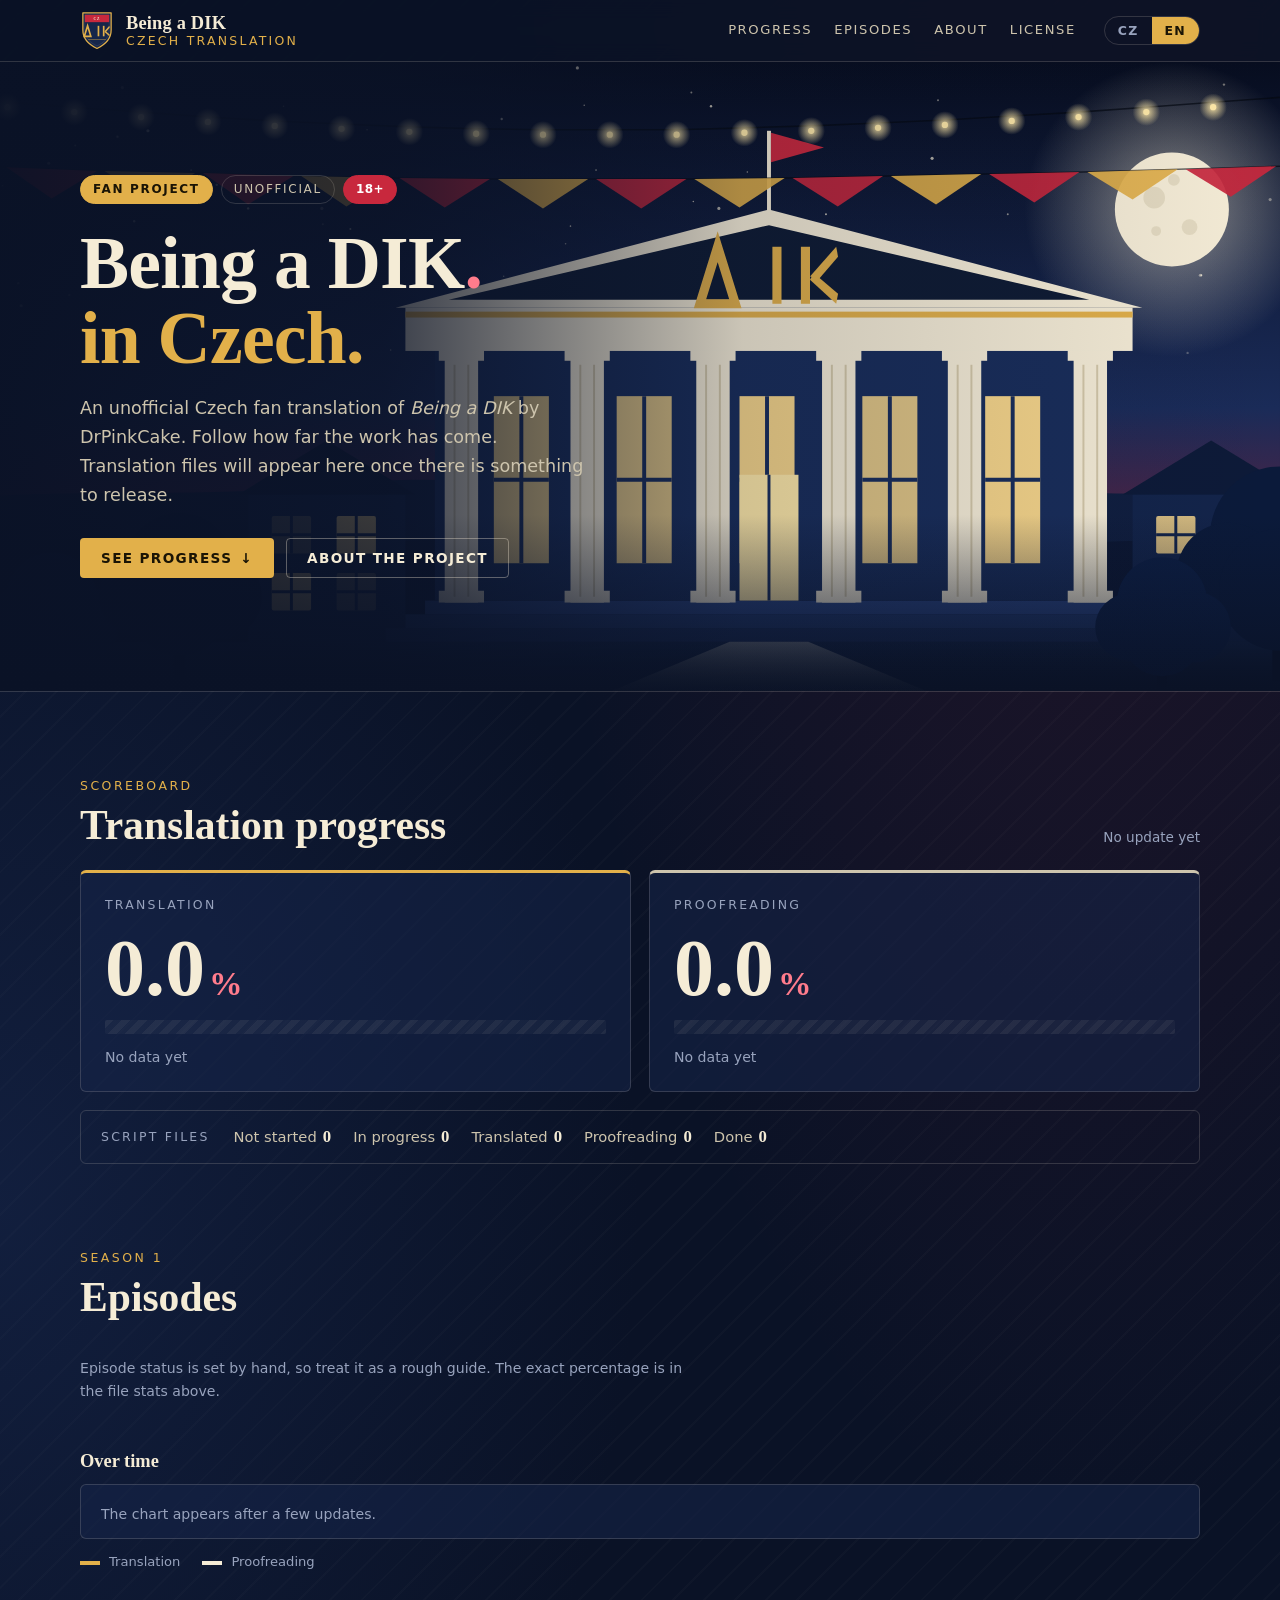
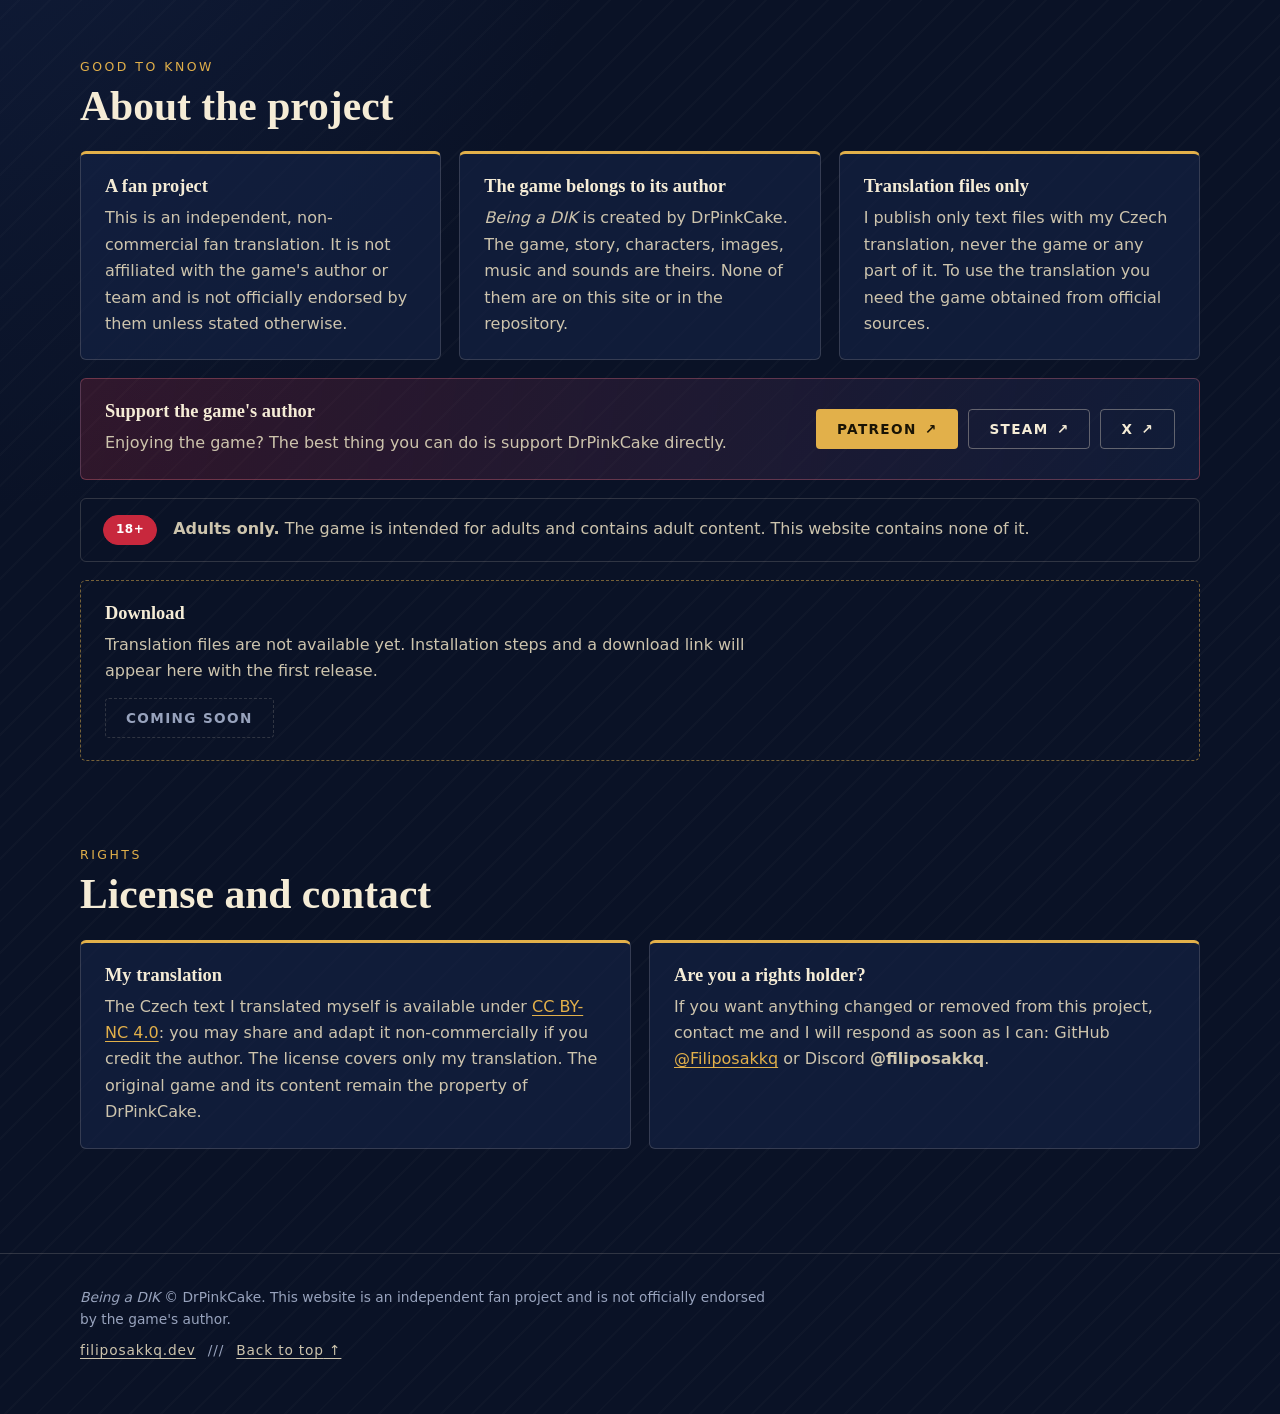
==== web/index.html @ b61a9ad7 "Add Being a DIK CZ fan translation site Co-Authored-By: Claude Sonnet 5.5 <noreply@anthropic.com> Cl" ====
<!DOCTYPE html>
<html lang="cs" data-lang="cs">
<head>
  <meta charset="UTF-8">
  <meta name="viewport" content="width=device-width, initial-scale=1">
  <title>Being a DIK – český překlad (fan project)</title>
  <meta name="description" content="Neoficiální fanouškovský český překlad hry Being a DIK. Aktuální stav překladu, korektury a epizod. Unofficial fan translation progress.">
  <meta name="theme-color" content="#0a1226">
  <link rel="icon" type="image/svg+xml" href="favicon.svg">
  <link rel="stylesheet" href="styles.css">
</head>
<body>
  <a class="skip" href="#progress"><span class="cs" lang="cs">Přeskočit na obsah</span><span class="en" lang="en">Skip to content</span></a>

  <header class="top">
    <div class="wrap top-in">
      <a class="brand" href="#top" aria-label="Being a DIK CZ">
        <img src="assets/crest.svg" alt="" width="34" height="41">
        <span class="brand-text"><b>Being a DIK</b><i class="cs" lang="cs">ČESKÝ PŘEKLAD</i><i class="en" lang="en">CZECH TRANSLATION</i></span>
      </a>
      <nav class="nav" aria-label="Menu">
        <a href="#progress"><span class="cs" lang="cs">Stav</span><span class="en" lang="en">Progress</span></a>
        <a href="#episodes"><span class="cs" lang="cs">Epizody</span><span class="en" lang="en">Episodes</span></a>
        <a href="#about"><span class="cs" lang="cs">O projektu</span><span class="en" lang="en">About</span></a>
        <a href="#license"><span class="cs" lang="cs">Licence</span><span class="en" lang="en">License</span></a>
      </nav>
      <div class="langs" role="group" aria-label="Language / Jazyk">
        <button type="button" data-set-lang="cs" aria-pressed="true">CZ</button>
        <button type="button" data-set-lang="en" aria-pressed="false">EN</button>
      </div>
    </div>
  </header>

  <main id="top">
    <section class="hero" aria-labelledby="h-title">
      <img class="hero-art" src="assets/hero.svg" alt="" width="1500" height="640">
      <div class="hero-shade" aria-hidden="true"></div>
      <div class="wrap hero-in">
        <div class="hero-copy">
          <p class="badges">
            <span class="badge badge-gold"><span class="cs" lang="cs">Fanouškovský projekt</span><span class="en" lang="en">Fan project</span></span>
            <span class="badge"><span class="cs" lang="cs">Neoficiální</span><span class="en" lang="en">Unofficial</span></span>
            <span class="badge badge-age" title="18+">18+</span>
          </p>
          <h1 id="h-title">Being a DIK<span class="dot">.</span><br><span class="h1-sub cs" lang="cs">česky.</span><span class="h1-sub en" lang="en">in Czech.</span></h1>
          <p class="lead cs" lang="cs">Neoficiální český překlad hry <em>Being a DIK</em> od DrPinkCake. Tady najdeš, jak daleko práce je. Soubory překladu přibydou, jakmile bude co vydat.</p>
          <p class="lead en" lang="en">An unofficial Czech fan translation of <em>Being a DIK</em> by DrPinkCake. Follow how far the work has come. Translation files will appear here once there is something to release.</p>
          <p class="hero-cta">
            <a class="btn btn-gold" href="#progress"><span class="cs" lang="cs">Stav překladu</span><span class="en" lang="en">See progress</span> <span aria-hidden="true">↓</span></a>
            <a class="btn btn-ghost" href="#about"><span class="cs" lang="cs">O projektu</span><span class="en" lang="en">About the project</span></a>
          </p>
        </div>
      </div>
    </section>

    <div class="wrap">
      <p class="error" id="error" role="status" hidden>
        <span class="cs" lang="cs">Data o postupu se teď nepodařilo načíst. Zkus to prosím později.</span>
        <span class="en" lang="en">Progress data could not be loaded right now. Please try again later.</span>
      </p>

      <section class="block" id="progress" aria-labelledby="h-progress">
        <div class="block-head">
          <p class="kicker"><span class="cs" lang="cs">Výsledková tabule</span><span class="en" lang="en">Scoreboard</span></p>
          <h2 id="h-progress"><span class="cs" lang="cs">Stav překladu</span><span class="en" lang="en">Translation progress</span></h2>
          <p class="updated" id="updated"></p>
        </div>

        <div class="score">
          <article class="card card-tr" id="cardTr">
            <span class="label"><span class="cs" lang="cs">Překlad</span><span class="en" lang="en">Translation</span></span>
            <strong class="big"><span data-pct>0</span><span class="unit">%</span></strong>
            <div class="bar" role="progressbar" aria-valuemin="0" aria-valuemax="100" aria-valuenow="0"><i></i></div>
            <span class="meta" data-meta></span>
          </article>
          <article class="card card-pr" id="cardPr">
            <span class="label"><span class="cs" lang="cs">Korektura</span><span class="en" lang="en">Proofreading</span></span>
            <strong class="big"><span data-pct>0</span><span class="unit">%</span></strong>
            <div class="bar bar-alt" role="progressbar" aria-valuemin="0" aria-valuemax="100" aria-valuenow="0"><i></i></div>
            <span class="meta" data-meta></span>
          </article>
        </div>

        <div class="files">
          <span class="label"><span class="cs" lang="cs">Soubory skriptu</span><span class="en" lang="en">Script files</span></span>
          <ul class="counts" id="fileCounts"></ul>
        </div>
      </section>

      <section class="block" id="episodes" aria-labelledby="h-episodes">
        <div class="block-head">
          <p class="kicker"><span class="cs" lang="cs">Sezóna 1</span><span class="en" lang="en">Season 1</span></p>
          <h2 id="h-episodes"><span class="cs" lang="cs">Epizody</span><span class="en" lang="en">Episodes</span></h2>
          <p class="updated" id="epCount"></p>
        </div>
        <ul class="eps" id="episodesList"></ul>
        <p class="note cs" lang="cs">Stav epizod nastavuju ručně, takže je to jen orientační. Přesné procento je u souborů výše.</p>
        <p class="note en" lang="en">Episode status is set by hand, so treat it as a rough guide. The exact percentage is in the file stats above.</p>

        <div class="chart-head">
          <h3><span class="cs" lang="cs">Vývoj v čase</span><span class="en" lang="en">Over time</span></h3>
          <span class="updated" id="histRange"></span>
        </div>
        <div class="chart" id="chart">
          <p class="note cs" lang="cs">Graf se objeví po několika aktualizacích.</p>
          <p class="note en" lang="en">The chart appears after a few updates.</p>
        </div>
        <ul class="legend" aria-hidden="true">
          <li><i class="lg-tr"></i><span class="cs" lang="cs">Překlad</span><span class="en" lang="en">Translation</span></li>
          <li><i class="lg-pr"></i><span class="cs" lang="cs">Korektura</span><span class="en" lang="en">Proofreading</span></li>
        </ul>
      </section>

      <section class="block" id="about" aria-labelledby="h-about">
        <div class="block-head">
          <p class="kicker"><span class="cs" lang="cs">Důležité vědět</span><span class="en" lang="en">Good to know</span></p>
          <h2 id="h-about"><span class="cs" lang="cs">O projektu</span><span class="en" lang="en">About the project</span></h2>
        </div>
        <div class="trio">
          <article class="card">
            <h3><span class="cs" lang="cs">Fanouškovský projekt</span><span class="en" lang="en">A fan project</span></h3>
            <p class="cs" lang="cs">Je to nezávislý, nekomerční fanouškovský překlad. S autorem hry ani s jeho týmem nemá nic společného a není jimi oficiálně schválený, pokud to není výslovně uvedeno jinak.</p>
            <p class="en" lang="en">This is an independent, non-commercial fan translation. It is not affiliated with the game's author or team and is not officially endorsed by them unless stated otherwise.</p>
          </article>
          <article class="card">
            <h3><span class="cs" lang="cs">Hra patří autorovi</span><span class="en" lang="en">The game belongs to its author</span></h3>
            <p class="cs" lang="cs"><em>Being a DIK</em> vytváří DrPinkCake. Hra, příběh, postavy, obrázky, hudba i zvuky jsou jeho. Na tomto webu ani v repozitáři žádné z nich nenajdeš.</p>
            <p class="en" lang="en"><em>Being a DIK</em> is created by DrPinkCake. The game, story, characters, images, music and sounds are theirs. None of them are on this site or in the repository.</p>
          </article>
          <article class="card">
            <h3><span class="cs" lang="cs">Jen soubory překladu</span><span class="en" lang="en">Translation files only</span></h3>
            <p class="cs" lang="cs">Zveřejňuju pouze textové soubory s mým českým překladem, nikdy hru ani její části. K použití překladu potřebuješ hru získanou z oficiálních zdrojů.</p>
            <p class="en" lang="en">I publish only text files with my Czech translation, never the game or any part of it. To use the translation you need the game obtained from official sources.</p>
          </article>
        </div>

        <div class="support">
          <div>
            <h3><span class="cs" lang="cs">Podpoř autora hry</span><span class="en" lang="en">Support the game's author</span></h3>
            <p class="cs" lang="cs">Líbí se ti hra? Nejlepší, co můžeš udělat, je podpořit DrPinkCake přímo.</p>
            <p class="en" lang="en">Enjoying the game? The best thing you can do is support DrPinkCake directly.</p>
          </div>
          <p class="links">
            <a class="btn btn-gold" href="https://www.patreon.com/drpinkcake" target="_blank" rel="noopener noreferrer">Patreon <span aria-hidden="true">↗</span><span class="sr"> (<span class="cs" lang="cs">otevře se v novém okně</span><span class="en" lang="en">opens in a new tab</span>)</span></a>
            <a class="btn btn-ghost" href="https://store.steampowered.com/app/1126320/Being_a_DIK/" target="_blank" rel="noopener noreferrer">Steam <span aria-hidden="true">↗</span><span class="sr"> (<span class="cs" lang="cs">otevře se v novém okně</span><span class="en" lang="en">opens in a new tab</span>)</span></a>
            <a class="btn btn-ghost" href="https://x.com/DrPinkCake" target="_blank" rel="noopener noreferrer">X <span aria-hidden="true">↗</span><span class="sr"> (<span class="cs" lang="cs">otevře se v novém okně</span><span class="en" lang="en">opens in a new tab</span>)</span></a>
          </p>
        </div>

        <div class="agebox">
          <span class="badge badge-age" aria-hidden="true">18+</span>
          <p class="cs" lang="cs"><b>Pouze pro dospělé.</b> Hra je určená dospělým a obsahuje obsah pro dospělé. Tento web žádný takový obsah neobsahuje.</p>
          <p class="en" lang="en"><b>Adults only.</b> The game is intended for adults and contains adult content. This website contains none of it.</p>
        </div>

        <div class="download">
          <h3><span class="cs" lang="cs">Stažení</span><span class="en" lang="en">Download</span></h3>
          <p class="cs" lang="cs">Soubory překladu zatím nejsou k dispozici. Návod k instalaci a odkaz ke stažení se objeví tady, až vyjde první verze.</p>
          <p class="en" lang="en">Translation files are not available yet. Installation steps and a download link will appear here with the first release.</p>
          <span class="btn btn-disabled" aria-disabled="true"><span class="cs" lang="cs">Připravujeme</span><span class="en" lang="en">Coming soon</span></span>
        </div>
      </section>

      <section class="block" id="license" aria-labelledby="h-license">
        <div class="block-head">
          <p class="kicker"><span class="cs" lang="cs">Práva</span><span class="en" lang="en">Rights</span></p>
          <h2 id="h-license"><span class="cs" lang="cs">Licence a kontakt</span><span class="en" lang="en">License and contact</span></h2>
        </div>
        <div class="duo">
          <article class="card">
            <h3><span class="cs" lang="cs">Můj překlad</span><span class="en" lang="en">My translation</span></h3>
            <p class="cs" lang="cs">Český text, který jsem sám přeložil, je dostupný pod licencí <a href="https://creativecommons.org/licenses/by-nc/4.0/deed.cs" target="_blank" rel="noopener noreferrer">CC BY-NC 4.0</a>: můžeš ho nekomerčně sdílet i upravovat, pokud uvedeš autora. Licence se týká jen mého překladu. Původní hra a její obsah zůstávají majetkem DrPinkCake.</p>
            <p class="en" lang="en">The Czech text I translated myself is available under <a href="https://creativecommons.org/licenses/by-nc/4.0/" target="_blank" rel="noopener noreferrer">CC BY-NC 4.0</a>: you may share and adapt it non-commercially if you credit the author. The license covers only my translation. The original game and its content remain the property of DrPinkCake.</p>
          </article>
          <article class="card">
            <h3><span class="cs" lang="cs">Jsi držitel práv?</span><span class="en" lang="en">Are you a rights holder?</span></h3>
            <p class="cs" lang="cs">Pokud chceš na tomto projektu něco upravit nebo ho odstranit, napiš mi a ozvu se co nejdřív: GitHub <a href="https://github.com/Filiposakkq" target="_blank" rel="noopener noreferrer">@Filiposakkq</a> nebo Discord <b>@filiposakkq</b>.</p>
            <p class="en" lang="en">If you want anything changed or removed from this project, contact me and I will respond as soon as I can: GitHub <a href="https://github.com/Filiposakkq" target="_blank" rel="noopener noreferrer">@Filiposakkq</a> or Discord <b>@filiposakkq</b>.</p>
          </article>
        </div>
      </section>
    </div>
  </main>

  <footer class="foot">
    <div class="wrap foot-in">
      <p class="cs" lang="cs"><em>Being a DIK</em> © DrPinkCake. Tento web je nezávislý fanouškovský projekt a není oficiálně schválený autorem hry.</p>
      <p class="en" lang="en"><em>Being a DIK</em> © DrPinkCake. This website is an independent fan project and is not officially endorsed by the game's author.</p>
      <p class="foot-links"><a href="https://filiposakkq.dev/">filiposakkq.dev</a> <i>///</i> <a href="#top"><span class="cs" lang="cs">Nahoru</span><span class="en" lang="en">Back to top</span> ↑</a></p>
    </div>
  </footer>
  <script src="app.js"></script>
</body>
</html>
---- web/styles.css ----
/* Being a DIK – CZ translation (fan project). Original design: collegiate / Greek-letter theme.
   No assets from the game. Rules: text >= 12px, animate only transform and opacity. */
:root {
  color-scheme: dark;
  --bg: #0a1226;
  --bg2: #0f1b33;
  --panel: rgba(22, 38, 74, 0.55);
  --line: rgba(245, 236, 214, 0.16);
  --cream: #f5ecd6;
  --cream-dim: #cdc4ad;
  --muted: #98a3bd;
  --gold: #e2b04a;
  --crimson: #c8283d;
  --crimson-soft: #ff7c8c;
  --display: Rockwell, "Rockwell Extra Bold", "Roboto Slab", Georgia, "Times New Roman", serif;
  --body: system-ui, -apple-system, "Segoe UI", Roboto, "Helvetica Neue", Arial, sans-serif;
}
* { box-sizing: border-box; }
html { scroll-behavior: smooth; }
body {
  margin: 0;
  min-width: 320px;
  background:
    radial-gradient(ellipse at 85% -10%, rgba(200, 40, 61, 0.16), transparent 38rem),
    radial-gradient(ellipse at 0% 40%, rgba(32, 54, 106, 0.35), transparent 40rem),
    repeating-linear-gradient(135deg, rgba(245, 236, 214, 0.018) 0 2px, transparent 2px 22px),
    var(--bg);
  color: var(--cream);
  font: 1rem/1.65 var(--body);
  -webkit-font-smoothing: antialiased;
}
a { color: var(--gold); text-underline-offset: 3px; }
a:hover { color: #ffd37a; }
em { font-style: italic; }
i { font-style: normal; }
img { max-width: 100%; }
:focus-visible { outline: 2px solid var(--gold); outline-offset: 3px; }
.wrap { width: min(1120px, 100% - 40px); margin-inline: auto; }
.sr { position: absolute; width: 1px; height: 1px; overflow: hidden; clip: rect(0 0 0 0); white-space: nowrap; }
.skip { position: fixed; left: 12px; top: 12px; z-index: 50; padding: 10px 14px; background: var(--bg); border: 1px solid var(--gold); transform: translateY(-200%); }
.skip:focus { transform: none; }

/* language switch: both texts live in the HTML, CSS shows the active one */
html[data-lang="cs"] .en { display: none !important; }
html[data-lang="en"] .cs { display: none !important; }

/* header */
.top { position: sticky; top: 0; z-index: 20; background: rgba(10, 18, 38, 0.84); backdrop-filter: blur(10px); border-bottom: 1px solid var(--line); }
.top-in { display: flex; align-items: center; gap: 18px 28px; padding-block: 10px; flex-wrap: wrap; }
.brand { display: flex; align-items: center; gap: 12px; text-decoration: none; color: var(--cream); margin-right: auto; }
.brand-text { display: flex; flex-direction: column; line-height: 1.15; }
.brand-text b { font: 800 1.15rem var(--display); letter-spacing: 0.01em; }
.brand-text i { font-size: 0.78rem; letter-spacing: 0.18em; color: var(--gold); }
.nav { display: flex; gap: 6px 22px; flex-wrap: wrap; font-size: 0.82rem; letter-spacing: 0.12em; text-transform: uppercase; }
.nav a { color: var(--cream-dim); text-decoration: none; padding: 6px 0; border-bottom: 2px solid transparent; }
.nav a:hover { color: var(--cream); border-bottom-color: var(--gold); }
.langs { display: inline-flex; border: 1px solid var(--line); border-radius: 999px; overflow: hidden; }
.langs button { font: 700 0.78rem var(--body); letter-spacing: 0.1em; padding: 6px 13px; border: 0; background: transparent; color: var(--muted); cursor: pointer; }
.langs button[aria-pressed="true"] { background: var(--gold); color: #1a1405; }

/* hero */
.hero { position: relative; display: flex; align-items: center; min-height: clamp(520px, 70vh, 660px); overflow: hidden; border-bottom: 1px solid var(--line); }
.hero-art { position: absolute; inset: 0; width: 100%; height: 100%; object-fit: cover; object-position: 100% 65%; }
.hero-shade { position: absolute; inset: 0; background:
  linear-gradient(90deg, rgba(10, 18, 38, 0.97) 0%, rgba(10, 18, 38, 0.8) 30%, rgba(10, 18, 38, 0.18) 58%, transparent 100%),
  linear-gradient(0deg, rgba(10, 18, 38, 0.92), transparent 28%); }
.hero-in { position: relative; padding-block: 56px; }
.hero-copy { max-width: 540px; }
.badges { display: flex; flex-wrap: wrap; gap: 8px; margin: 0 0 22px; }
.badge { display: inline-flex; align-items: center; padding: 4px 12px; border: 1px solid var(--line); border-radius: 999px; font-size: 0.75rem; letter-spacing: 0.14em; text-transform: uppercase; color: var(--cream-dim); }
.badge-gold { background: var(--gold); border-color: var(--gold); color: #1a1405; font-weight: 700; }
.badge-age { background: var(--crimson); border-color: var(--crimson); color: #fff; font-weight: 800; letter-spacing: 0.04em; }
.hero h1 { margin: 0 0 18px; font: 800 clamp(2.6rem, 7vw, 4.6rem)/1.02 var(--display); letter-spacing: -0.01em; }
.hero h1 .dot { color: var(--crimson-soft); }
.h1-sub { color: var(--gold); }
.lead { margin: 0 0 28px; max-width: 46ch; font-size: 1.1rem; color: var(--cream-dim); }
.hero-cta { display: flex; flex-wrap: wrap; gap: 12px; margin: 0; }

.btn { display: inline-flex; align-items: center; gap: 8px; padding: 11px 20px; border: 1px solid transparent; border-radius: 4px; font: 700 0.85rem var(--body); letter-spacing: 0.1em; text-transform: uppercase; text-decoration: none; }
.btn-gold { background: var(--gold); color: #1a1405; }
.btn-gold:hover { background: #ffd37a; color: #1a1405; }
.btn-ghost { border-color: rgba(245, 236, 214, 0.35); color: var(--cream); }
.btn-ghost:hover { border-color: var(--gold); color: var(--gold); }
.btn-disabled { border: 1px dashed var(--line); color: var(--muted); cursor: default; }

/* blocks */
.block { padding: clamp(44px, 7vw, 84px) 0 0; scroll-margin-top: 76px; }
.block:last-child { padding-bottom: clamp(44px, 7vw, 84px); }
.block-head { display: flex; flex-wrap: wrap; align-items: end; gap: 6px 24px; margin-bottom: 22px; }
.block-head > :nth-child(2) { margin-right: auto; }
.kicker { flex-basis: 100%; margin: 0; color: var(--gold); font-size: 0.78rem; letter-spacing: 0.2em; text-transform: uppercase; }
h2 { margin: 0; font: 800 clamp(1.8rem, 4.2vw, 2.6rem)/1.1 var(--display); }
h3 { margin: 0 0 8px; font: 700 1.15rem var(--display); }
.updated { margin: 0; color: var(--muted); font-size: 0.85rem; }
.note { margin: 14px 0 0; color: var(--muted); font-size: 0.88rem; max-width: 70ch; }
.error { margin: 28px 0 0; padding: 14px 18px; border: 1px solid rgba(255, 124, 140, 0.5); background: rgba(200, 40, 61, 0.12); color: #ffd9de; }
.error[hidden] { display: none; }

.card { padding: 22px 24px; background: var(--panel); border: 1px solid var(--line); border-top: 3px solid var(--gold); border-radius: 6px; }
.card p { margin: 0; color: var(--cream-dim); }
.label { display: block; color: var(--muted); font-size: 0.78rem; letter-spacing: 0.18em; text-transform: uppercase; }

/* scoreboard */
.score { display: grid; grid-template-columns: repeat(2, minmax(0, 1fr)); gap: 18px; }
.score .card { display: flex; flex-direction: column; gap: 12px; }
.card-pr { border-top-color: var(--cream-dim); }
.big { display: flex; align-items: baseline; gap: 4px; font: 800 clamp(3.2rem, 9vw, 5rem)/1 var(--display); font-variant-numeric: tabular-nums; }
.unit { color: var(--crimson-soft); font-size: 0.42em; }
.bar { height: 14px; overflow: hidden; border-radius: 2px; background: repeating-linear-gradient(135deg, rgba(245, 236, 214, 0.08) 0 6px, rgba(245, 236, 214, 0.03) 6px 12px); }
.bar i { display: block; width: 100%; height: 100%; transform: scaleX(0); transform-origin: left; transition: transform 900ms cubic-bezier(0.2, 0.7, 0.2, 1);
  background: repeating-linear-gradient(135deg, var(--gold) 0 8px, #c9952f 8px 16px); }
.bar-alt i { background: repeating-linear-gradient(135deg, var(--cream) 0 8px, #d6cbb0 8px 16px); }
.meta { color: var(--muted); font-size: 0.88rem; font-variant-numeric: tabular-nums; }
.files { display: flex; flex-wrap: wrap; align-items: center; gap: 10px 24px; margin-top: 18px; padding: 14px 20px; border: 1px solid var(--line); border-radius: 6px; }
.counts { display: flex; flex-wrap: wrap; gap: 6px 22px; margin: 0; padding: 0; list-style: none; }
.counts li { color: var(--cream-dim); font-size: 0.92rem; }
.counts b { margin-left: 6px; color: var(--cream); font: 800 1.05rem var(--display); font-variant-numeric: tabular-nums; }

/* episodes as banners */
.eps { display: grid; grid-template-columns: repeat(auto-fill, minmax(150px, 1fr)); gap: 12px; margin: 0; padding: 0; list-style: none; }
.ep { position: relative; display: flex; flex-direction: column; justify-content: center; gap: 4px; min-height: 84px; padding: 12px 30px 12px 18px; }
.ep svg { position: absolute; inset: 0; width: 100%; height: 100%; z-index: 0; }
.ep svg polygon { vector-effect: non-scaling-stroke; stroke-width: 1.5; fill: rgba(245, 236, 214, 0.03); stroke: rgba(245, 236, 214, 0.28); stroke-dasharray: 5 4; }
.ep > * { position: relative; z-index: 1; }
.ep-n { font: 800 1.25rem var(--display); letter-spacing: 0.04em; }
.ep-s { font-size: 0.78rem; letter-spacing: 0.14em; text-transform: uppercase; color: var(--muted); }
.ep[data-status="wip"] svg polygon { fill: rgba(226, 176, 74, 0.14); stroke: var(--gold); stroke-dasharray: none; }
.ep[data-status="wip"] .ep-s { color: var(--gold); }
.ep[data-status="tr"] svg polygon { fill: rgba(245, 236, 214, 0.16); stroke: var(--cream); stroke-dasharray: none; }
.ep[data-status="tr"] .ep-s { color: var(--cream); }
.ep[data-status="done"] svg polygon { fill: var(--gold); stroke: var(--gold); stroke-dasharray: none; }
.ep[data-status="done"] .ep-n, .ep[data-status="done"] .ep-s { color: #1a1405; }

.chart-head { display: flex; align-items: baseline; justify-content: space-between; margin: 48px 0 12px; }
.chart-head h3 { margin: 0; }
.chart { padding: 18px 20px 12px; border: 1px solid var(--line); border-radius: 6px; background: var(--panel); }
.chart svg { display: block; width: 100%; height: auto; overflow: visible; }
.chart .note { margin: 0; }
.chart-axis { display: flex; justify-content: space-between; margin-top: 8px; color: var(--muted); font-size: 0.78rem; }
.legend { display: flex; gap: 22px; margin: 12px 0 0; padding: 0; list-style: none; color: var(--muted); font-size: 0.82rem; }
.legend i { display: inline-block; width: 20px; height: 4px; margin-right: 9px; vertical-align: middle; }
.lg-tr { background: var(--gold); }
.lg-pr { background: var(--cream); }

/* about */
.trio { display: grid; grid-template-columns: repeat(3, minmax(0, 1fr)); gap: 18px; }
.duo { display: grid; grid-template-columns: repeat(2, minmax(0, 1fr)); gap: 18px; }
.support { display: flex; flex-wrap: wrap; align-items: center; justify-content: space-between; gap: 18px 32px; margin-top: 18px; padding: 22px 24px; border-radius: 6px;
  background: linear-gradient(100deg, rgba(200, 40, 61, 0.2), rgba(22, 38, 74, 0.5)); border: 1px solid rgba(255, 124, 140, 0.3); }
.support p { margin: 0; color: var(--cream-dim); }
.support .links { display: flex; flex-wrap: wrap; gap: 10px; }
.agebox { display: flex; align-items: center; gap: 16px; margin-top: 18px; padding: 16px 22px; border: 1px solid var(--line); border-radius: 6px; }
.agebox p { margin: 0; color: var(--cream-dim); }
.download { margin-top: 18px; padding: 22px 24px; border: 1px dashed rgba(226, 176, 74, 0.5); border-radius: 6px; }
.download p { margin: 0 0 14px; color: var(--cream-dim); max-width: 64ch; }

.foot { margin-top: 20px; padding: 32px 0 44px; border-top: 1px solid var(--line); color: var(--muted); font-size: 0.86rem; }
.foot-in p { margin: 0 0 8px; max-width: 80ch; }
.foot-links { letter-spacing: 0.06em; }
.foot-links a { color: var(--cream-dim); }
.foot-links i { padding-inline: 0.5em; color: var(--muted); }

@media (max-width: 860px) {
  .trio { grid-template-columns: 1fr; }
  .duo { grid-template-columns: 1fr; }
}
@media (max-width: 760px) {
  .nav { order: 3; width: 100%; gap: 4px 18px; }
  .hero { display: block; min-height: 0; }
  .hero-art { position: relative; height: 250px; object-position: 66% 70%; }
  .hero-shade { background: linear-gradient(0deg, var(--bg) 0%, rgba(10, 18, 38, 0.2) 34%, transparent 60%); height: 250px; bottom: auto; }
  .hero-in { padding-block: 8px 40px; }
  .score { grid-template-columns: 1fr; }
}
@media (prefers-reduced-motion: reduce) {
  html { scroll-behavior: auto; }
  .bar i { transition: none; }
}
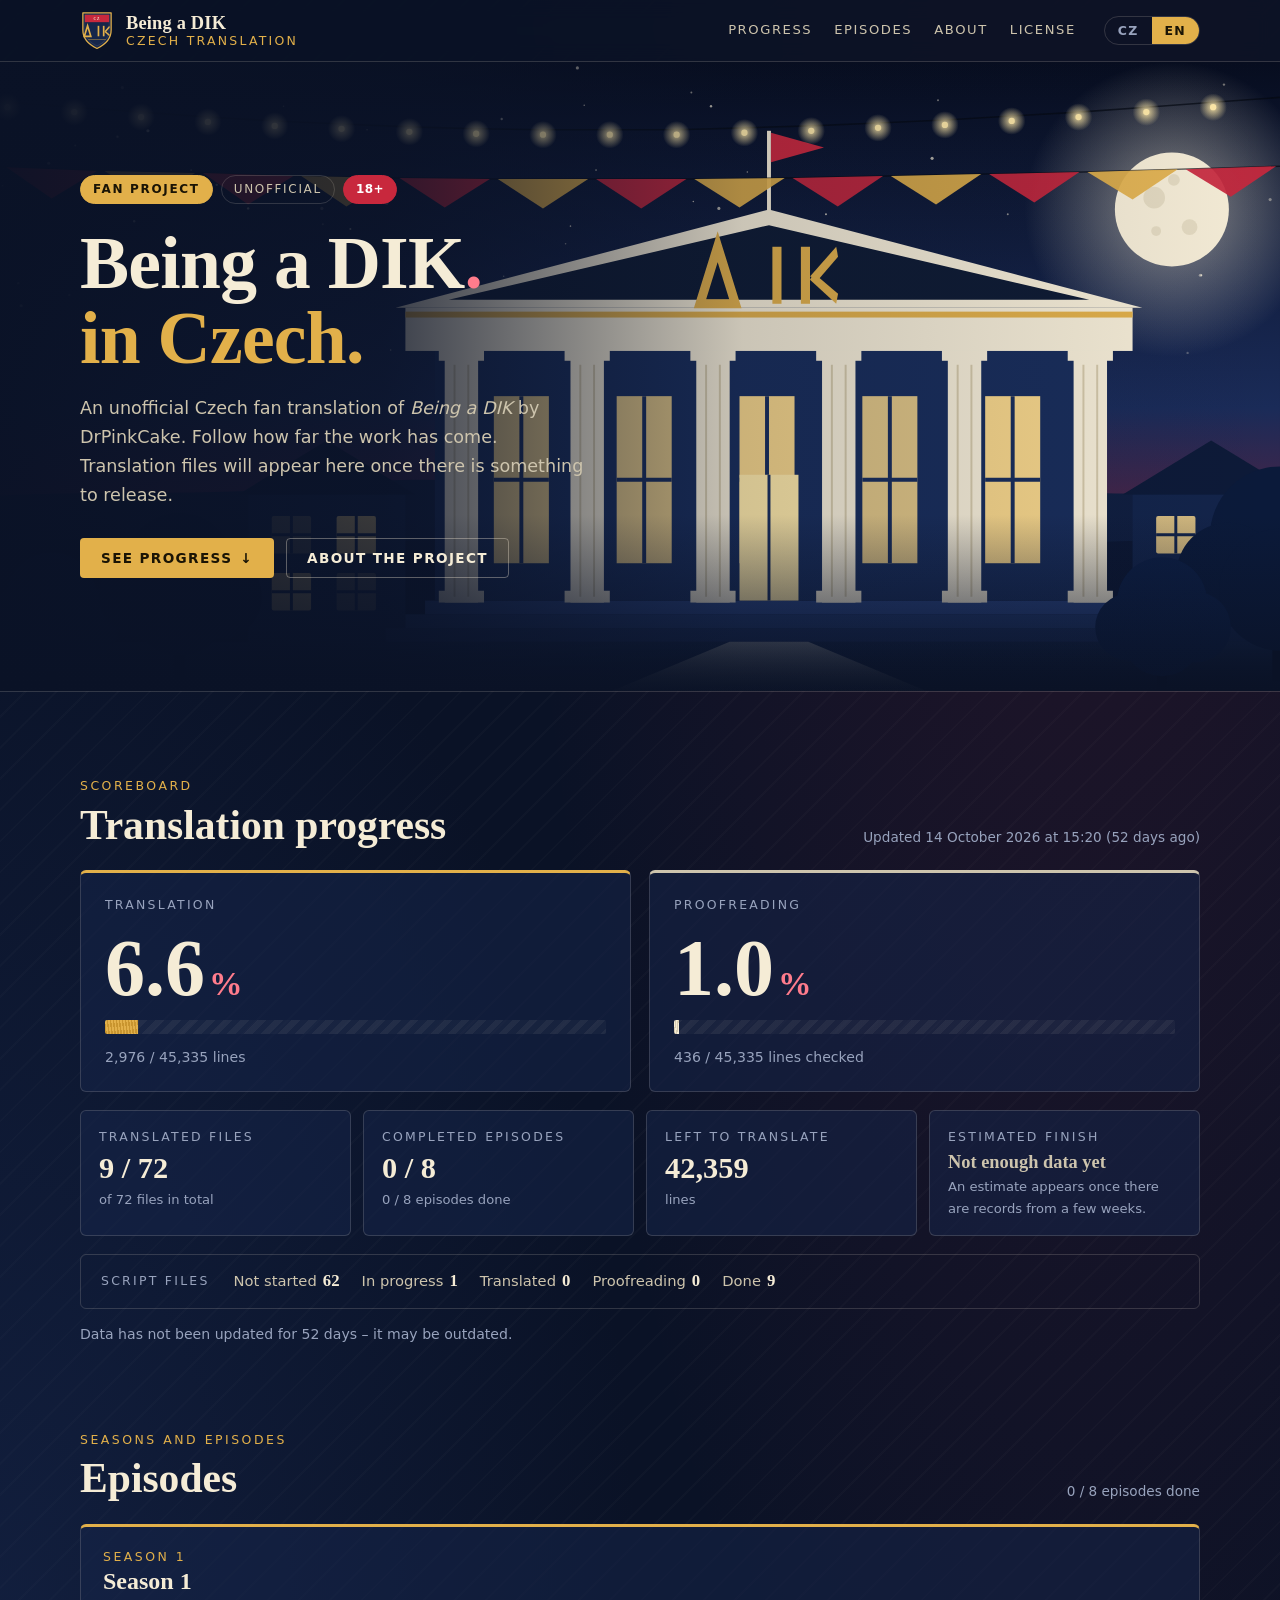
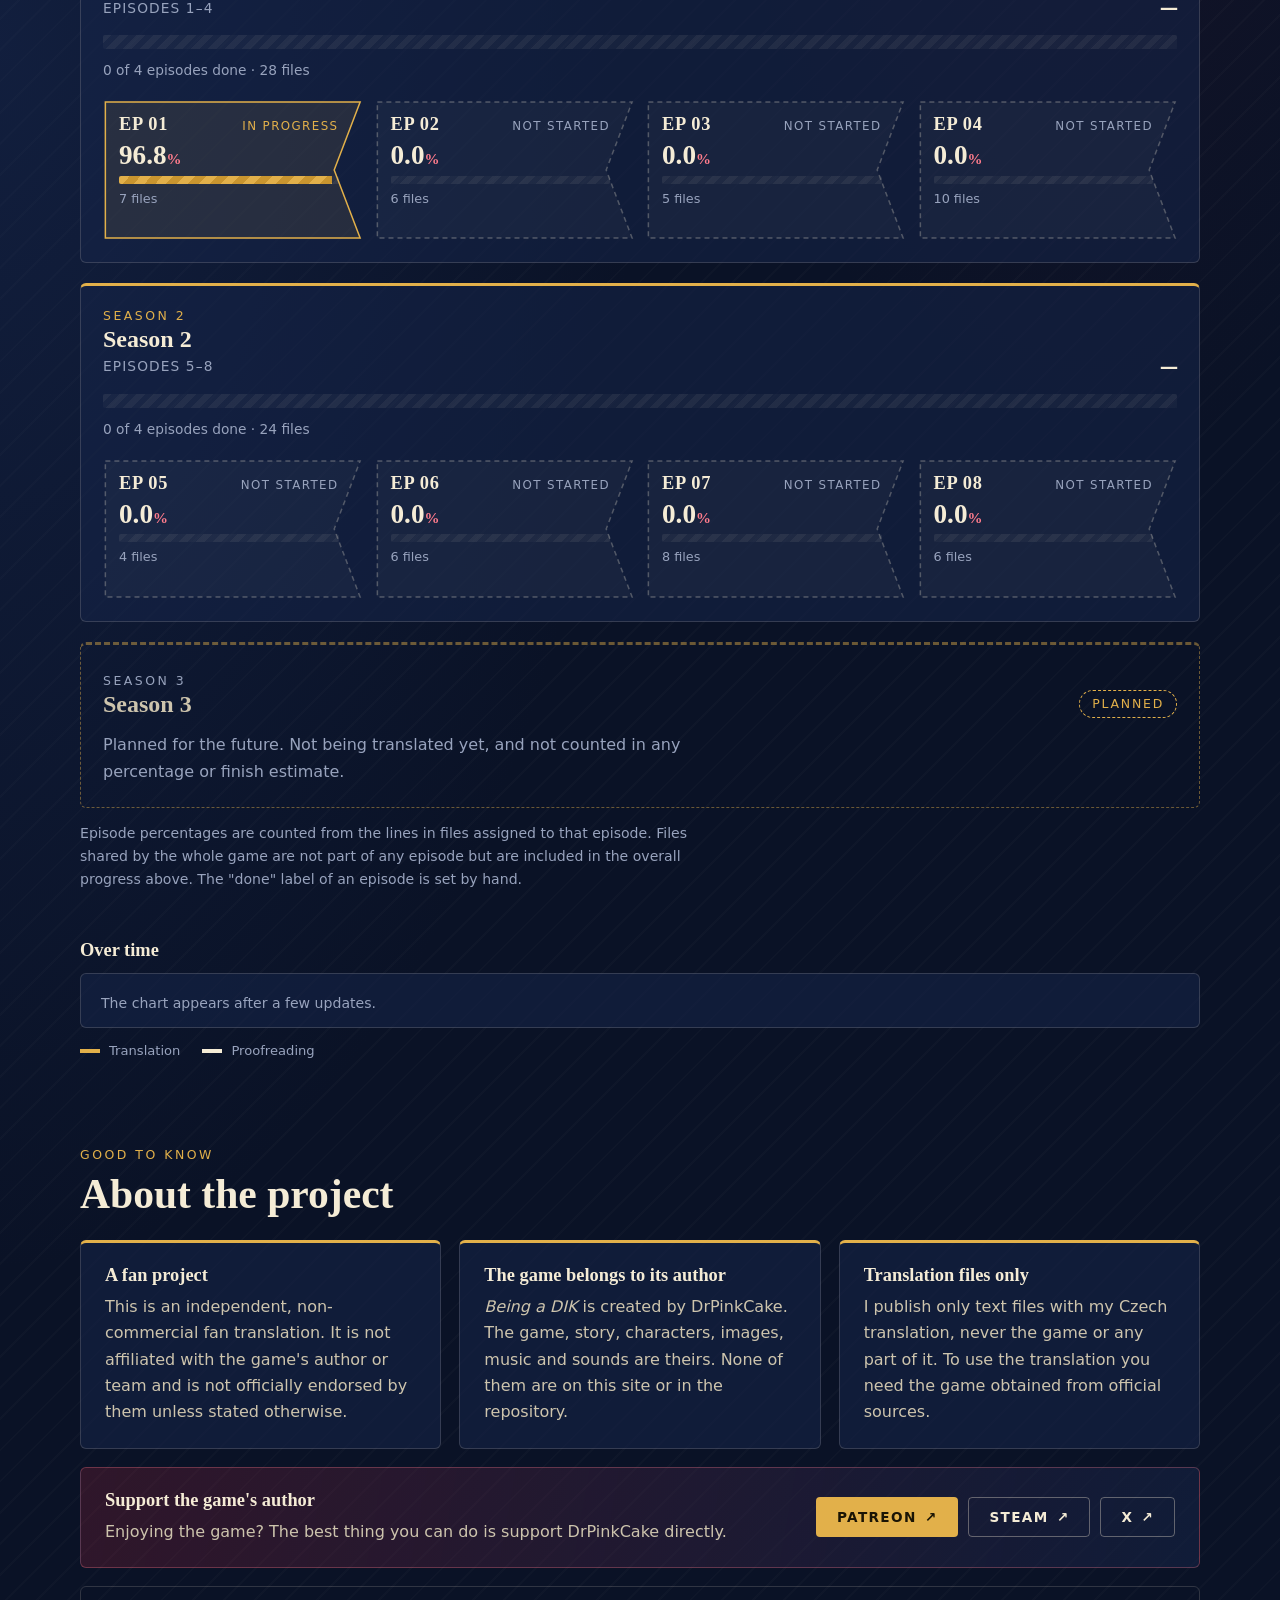
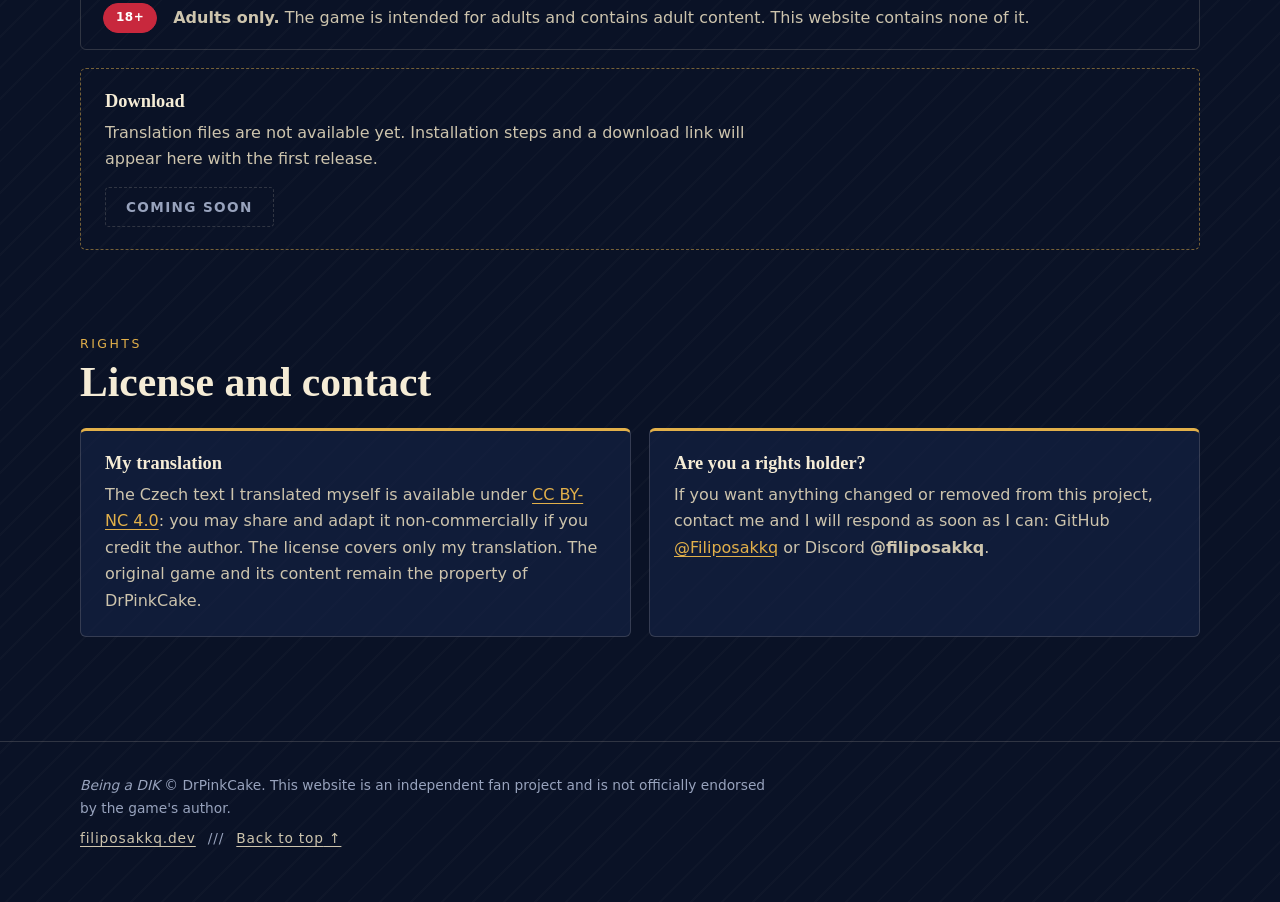
==== commit ead6d895: "feat(web): per-season and per-episode statistics, season 3 as planned Reads schema-2 progress.json t" ====
--- a/web/index.html
+++ b/web/index.html
@@ -4,7 +4,7 @@
   <meta charset="UTF-8">
   <meta name="viewport" content="width=device-width, initial-scale=1">
   <title>Being a DIK – český překlad (fan project)</title>
-  <meta name="description" content="Neoficiální fanouškovský český překlad hry Being a DIK. Aktuální stav překladu, korektury a epizod. Unofficial fan translation progress.">
+  <meta name="description" content="Neoficiální fanouškovský český překlad hry Being a DIK. Aktuální stav překladu, korektury, sezón a epizod. Unofficial fan translation progress by season and episode.">
   <meta name="theme-color" content="#0a1226">
   <link rel="icon" type="image/svg+xml" href="favicon.svg">
   <link rel="stylesheet" href="styles.css">
@@ -81,21 +81,45 @@
           </article>
         </div>
 
+        <div class="facts" id="facts">
+          <div class="fact">
+            <span class="label"><span class="cs" lang="cs">Přeložené soubory</span><span class="en" lang="en">Translated files</span></span>
+            <strong id="factFiles">–</strong>
+            <span class="sub" id="factFilesSub"></span>
+          </div>
+          <div class="fact">
+            <span class="label"><span class="cs" lang="cs">Dokončené epizody</span><span class="en" lang="en">Completed episodes</span></span>
+            <strong id="factEps">–</strong>
+            <span class="sub" id="factEpsSub"></span>
+          </div>
+          <div class="fact">
+            <span class="label"><span class="cs" lang="cs">Zbývá přeložit</span><span class="en" lang="en">Left to translate</span></span>
+            <strong id="factRemaining">–</strong>
+            <span class="sub" id="factRemainingSub"></span>
+          </div>
+          <div class="fact fact-eta">
+            <span class="label"><span class="cs" lang="cs">Odhad dokončení</span><span class="en" lang="en">Estimated finish</span></span>
+            <strong id="factEta">–</strong>
+            <span class="sub" id="factEtaSub"></span>
+          </div>
+        </div>
+
         <div class="files">
           <span class="label"><span class="cs" lang="cs">Soubory skriptu</span><span class="en" lang="en">Script files</span></span>
           <ul class="counts" id="fileCounts"></ul>
         </div>
+        <p class="note" id="staleNote" hidden></p>
       </section>
 
       <section class="block" id="episodes" aria-labelledby="h-episodes">
         <div class="block-head">
-          <p class="kicker"><span class="cs" lang="cs">Sezóna 1</span><span class="en" lang="en">Season 1</span></p>
+          <p class="kicker"><span class="cs" lang="cs">Sezóny a epizody</span><span class="en" lang="en">Seasons and episodes</span></p>
           <h2 id="h-episodes"><span class="cs" lang="cs">Epizody</span><span class="en" lang="en">Episodes</span></h2>
           <p class="updated" id="epCount"></p>
         </div>
-        <ul class="eps" id="episodesList"></ul>
-        <p class="note cs" lang="cs">Stav epizod nastavuju ručně, takže je to jen orientační. Přesné procento je u souborů výše.</p>
-        <p class="note en" lang="en">Episode status is set by hand, so treat it as a rough guide. The exact percentage is in the file stats above.</p>
+        <div class="seasons" id="seasons"></div>
+        <p class="note cs" lang="cs">Procenta u epizod se počítají z řádků v souborech přiřazených ke konkrétní epizodě. Soubory společné celé hře se do epizod nepočítají, ale jsou zahrnuté v celkovém postupu výše. Označení „hotovo“ u epizody nastavuju ručně.</p>
+        <p class="note en" lang="en">Episode percentages are counted from the lines in files assigned to that episode. Files shared by the whole game are not part of any episode but are included in the overall progress above. The "done" label of an episode is set by hand.</p>
 
         <div class="chart-head">
           <h3><span class="cs" lang="cs">Vývoj v čase</span><span class="en" lang="en">Over time</span></h3>
@@ -189,6 +213,7 @@
       <p class="foot-links"><a href="https://filiposakkq.dev/">filiposakkq.dev</a> <i>///</i> <a href="#top"><span class="cs" lang="cs">Nahoru</span><span class="en" lang="en">Back to top</span> ↑</a></p>
     </div>
   </footer>
+  <script src="progress-model.js"></script>
   <script src="app.js"></script>
 </body>
 </html>
--- a/web/styles.css
+++ b/web/styles.css
@@ -116,20 +116,48 @@
 .counts li { color: var(--cream-dim); font-size: 0.92rem; }
 .counts b { margin-left: 6px; color: var(--cream); font: 800 1.05rem var(--display); font-variant-numeric: tabular-nums; }
 
-/* episodes as banners */
-.eps { display: grid; grid-template-columns: repeat(auto-fill, minmax(150px, 1fr)); gap: 12px; margin: 0; padding: 0; list-style: none; }
-.ep { position: relative; display: flex; flex-direction: column; justify-content: center; gap: 4px; min-height: 84px; padding: 12px 30px 12px 18px; }
+/* at-a-glance facts */
+.facts { display: grid; grid-template-columns: repeat(4, minmax(0, 1fr)); gap: 12px; margin-top: 18px; }
+.fact { display: flex; flex-direction: column; gap: 4px; padding: 16px 18px; border: 1px solid var(--line); border-radius: 6px; background: var(--panel); min-width: 0; }
+.fact strong { font: 800 clamp(1.45rem, 3.4vw, 1.9rem)/1.1 var(--display); font-variant-numeric: tabular-nums; overflow-wrap: anywhere; }
+.fact .sub { color: var(--muted); font-size: 0.82rem; }
+.fact-eta strong { color: var(--gold); }
+.fact-eta strong.dim { color: var(--cream-dim); font-size: 1.15rem; }
+
+/* seasons and episodes */
+.seasons { display: grid; gap: 20px; }
+.season { padding: 20px 22px 22px; background: var(--panel); border: 1px solid var(--line); border-top: 3px solid var(--gold); border-radius: 6px; }
+.season-head { display: flex; flex-wrap: wrap; align-items: flex-end; justify-content: space-between; gap: 8px 24px; margin-bottom: 14px; }
+.season-head h3 { margin: 0; font-size: 1.5rem; }
+.season-head .range { color: var(--muted); font-size: 0.86rem; letter-spacing: 0.08em; text-transform: uppercase; }
+.season-stat { text-align: right; }
+.season-stat strong { display: block; font: 800 2rem/1 var(--display); font-variant-numeric: tabular-nums; }
+.season-stat .unit { color: var(--crimson-soft); font-size: 0.55em; margin-left: 2px; }
+.season-meta { margin: 10px 0 0; color: var(--muted); font-size: 0.86rem; font-variant-numeric: tabular-nums; }
+.season-planned { border-top-color: transparent; border-style: dashed; border-color: rgba(226, 176, 74, 0.45); background: transparent; }
+.season-planned h3 { color: var(--cream-dim); }
+.season-planned p { margin: 6px 0 0; max-width: 64ch; color: var(--muted); }
+.tag-planned { display: inline-flex; padding: 3px 12px; border: 1px dashed var(--gold); border-radius: 999px; color: var(--gold); font-size: 0.78rem; letter-spacing: 0.14em; text-transform: uppercase; }
+
+.eps { display: grid; grid-template-columns: repeat(4, minmax(0, 1fr)); gap: 12px; margin: 18px 0 0; padding: 0; list-style: none; }
+.ep { position: relative; display: flex; flex-direction: column; gap: 6px; min-height: 140px; padding: 14px 24px 14px 16px; min-width: 0; }
 .ep svg { position: absolute; inset: 0; width: 100%; height: 100%; z-index: 0; }
 .ep svg polygon { vector-effect: non-scaling-stroke; stroke-width: 1.5; fill: rgba(245, 236, 214, 0.03); stroke: rgba(245, 236, 214, 0.28); stroke-dasharray: 5 4; }
 .ep > * { position: relative; z-index: 1; }
-.ep-n { font: 800 1.25rem var(--display); letter-spacing: 0.04em; }
-.ep-s { font-size: 0.78rem; letter-spacing: 0.14em; text-transform: uppercase; color: var(--muted); }
-.ep[data-status="wip"] svg polygon { fill: rgba(226, 176, 74, 0.14); stroke: var(--gold); stroke-dasharray: none; }
+.ep-top { display: flex; align-items: baseline; justify-content: space-between; gap: 8px; }
+.ep-n { font: 800 1.15rem var(--display); letter-spacing: 0.04em; white-space: nowrap; }
+.ep-s { font-size: 0.74rem; letter-spacing: 0.12em; text-transform: uppercase; color: var(--muted); text-align: right; }
+.ep-pct { font: 800 1.7rem/1 var(--display); font-variant-numeric: tabular-nums; }
+.ep-pct .unit { font-size: 0.55em; }
+.ep-pct.nodata { font: 600 0.95rem var(--body); color: var(--muted); }
+.ep .bar { height: 8px; }
+.ep-meta { color: var(--muted); font-size: 0.8rem; line-height: 1.35; font-variant-numeric: tabular-nums; }
+.ep[data-status="wip"] svg polygon { fill: rgba(226, 176, 74, 0.1); stroke: var(--gold); stroke-dasharray: none; }
 .ep[data-status="wip"] .ep-s { color: var(--gold); }
-.ep[data-status="tr"] svg polygon { fill: rgba(245, 236, 214, 0.16); stroke: var(--cream); stroke-dasharray: none; }
+.ep[data-status="tr"] svg polygon { fill: rgba(245, 236, 214, 0.1); stroke: var(--cream); stroke-dasharray: none; }
 .ep[data-status="tr"] .ep-s { color: var(--cream); }
-.ep[data-status="done"] svg polygon { fill: var(--gold); stroke: var(--gold); stroke-dasharray: none; }
-.ep[data-status="done"] .ep-n, .ep[data-status="done"] .ep-s { color: #1a1405; }
+.ep[data-status="done"] svg polygon { fill: rgba(226, 176, 74, 0.2); stroke: var(--gold); stroke-dasharray: none; }
+.ep[data-status="done"] .ep-s { color: var(--gold); }
 
 .chart-head { display: flex; align-items: baseline; justify-content: space-between; margin: 48px 0 12px; }
 .chart-head h3 { margin: 0; }
@@ -172,6 +200,21 @@
   .hero-in { padding-block: 8px 40px; }
   .score { grid-template-columns: 1fr; }
 }
+@media (max-width: 900px) {
+  .facts { grid-template-columns: repeat(2, minmax(0, 1fr)); }
+  .eps { grid-template-columns: repeat(2, minmax(0, 1fr)); }
+}
+@media (max-width: 460px) {
+  .season { padding: 16px 14px 18px; }
+  .season-stat { text-align: left; }
+  .facts { gap: 8px; }
+  .fact { padding: 12px 12px; }
+  .eps { gap: 8px; }
+  .ep { min-height: 128px; padding-left: 12px; }
+  .ep-top { flex-direction: column; align-items: flex-start; gap: 0; }
+  .ep-n { white-space: nowrap; font-size: 1.05rem; }
+  .ep-s { text-align: left; font-size: 0.7rem; letter-spacing: 0.06em; }
+}
 @media (prefers-reduced-motion: reduce) {
   html { scroll-behavior: auto; }
   .bar i { transition: none; }
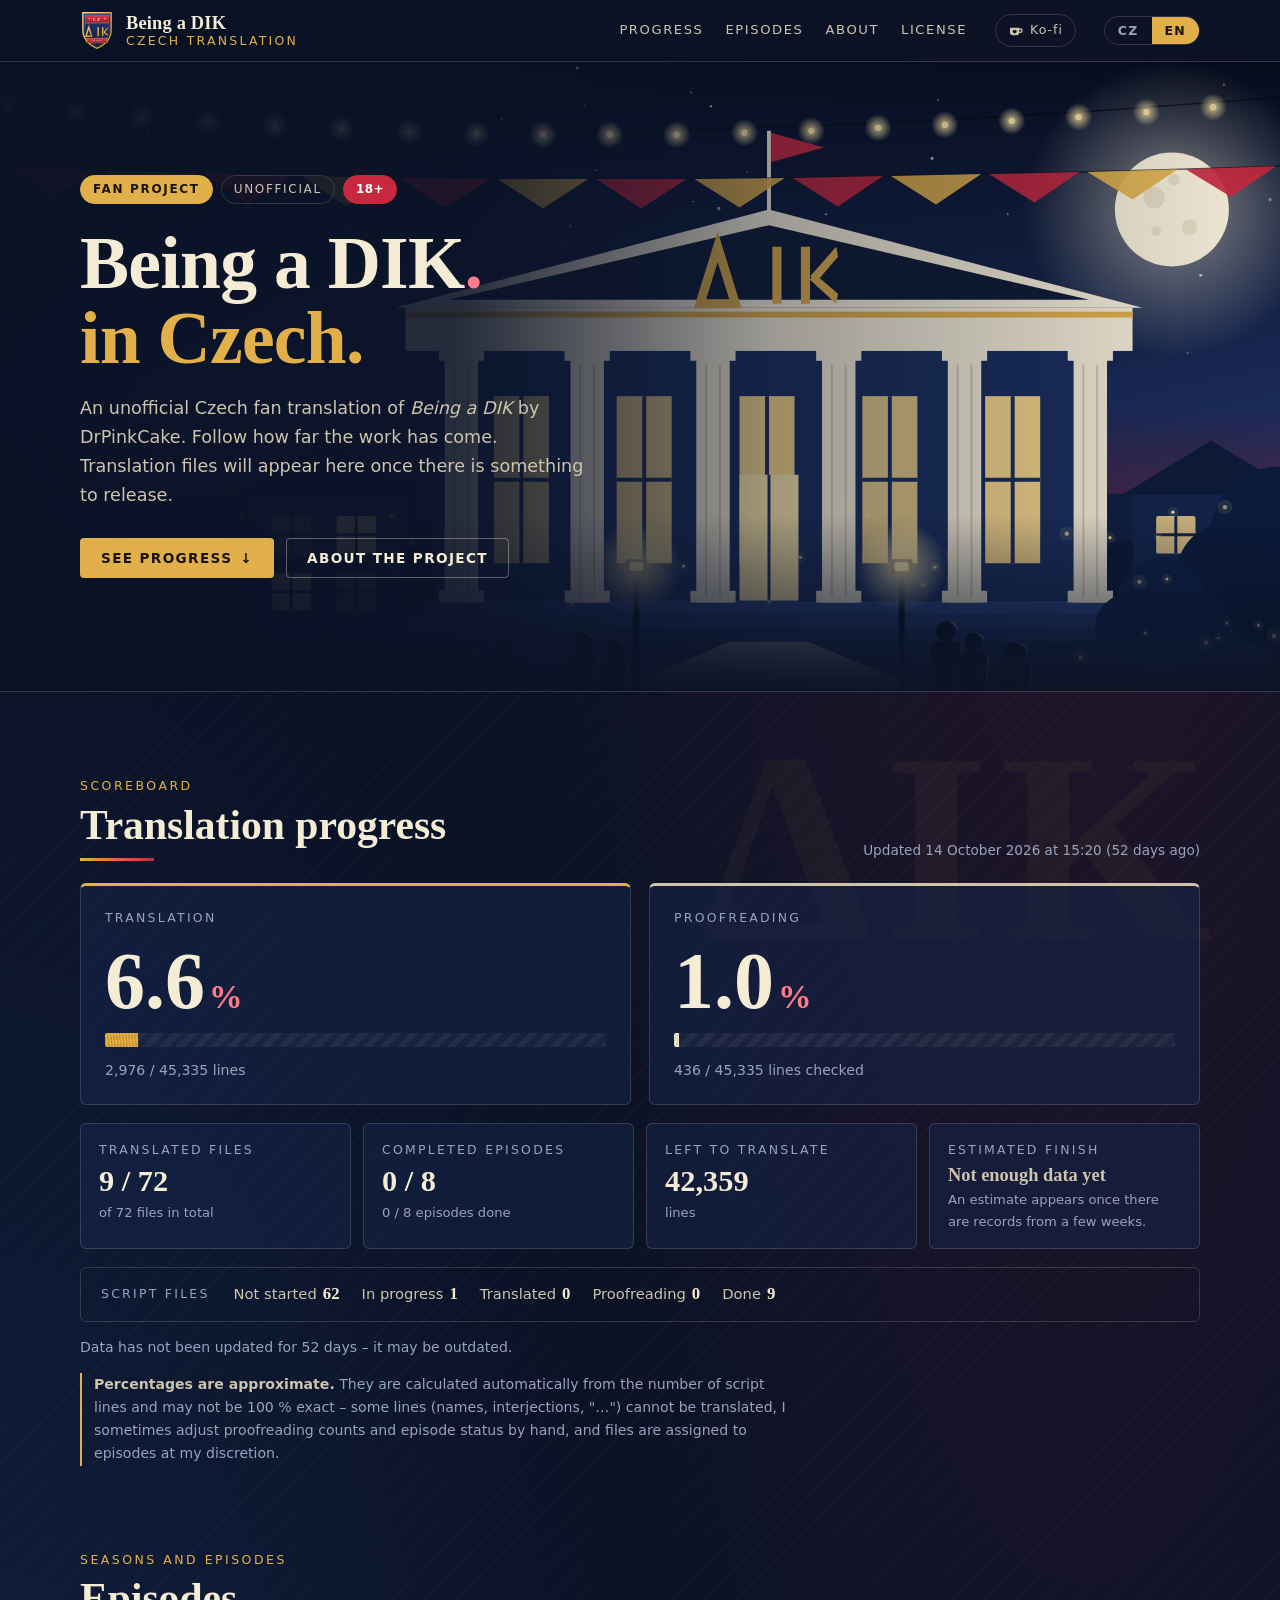
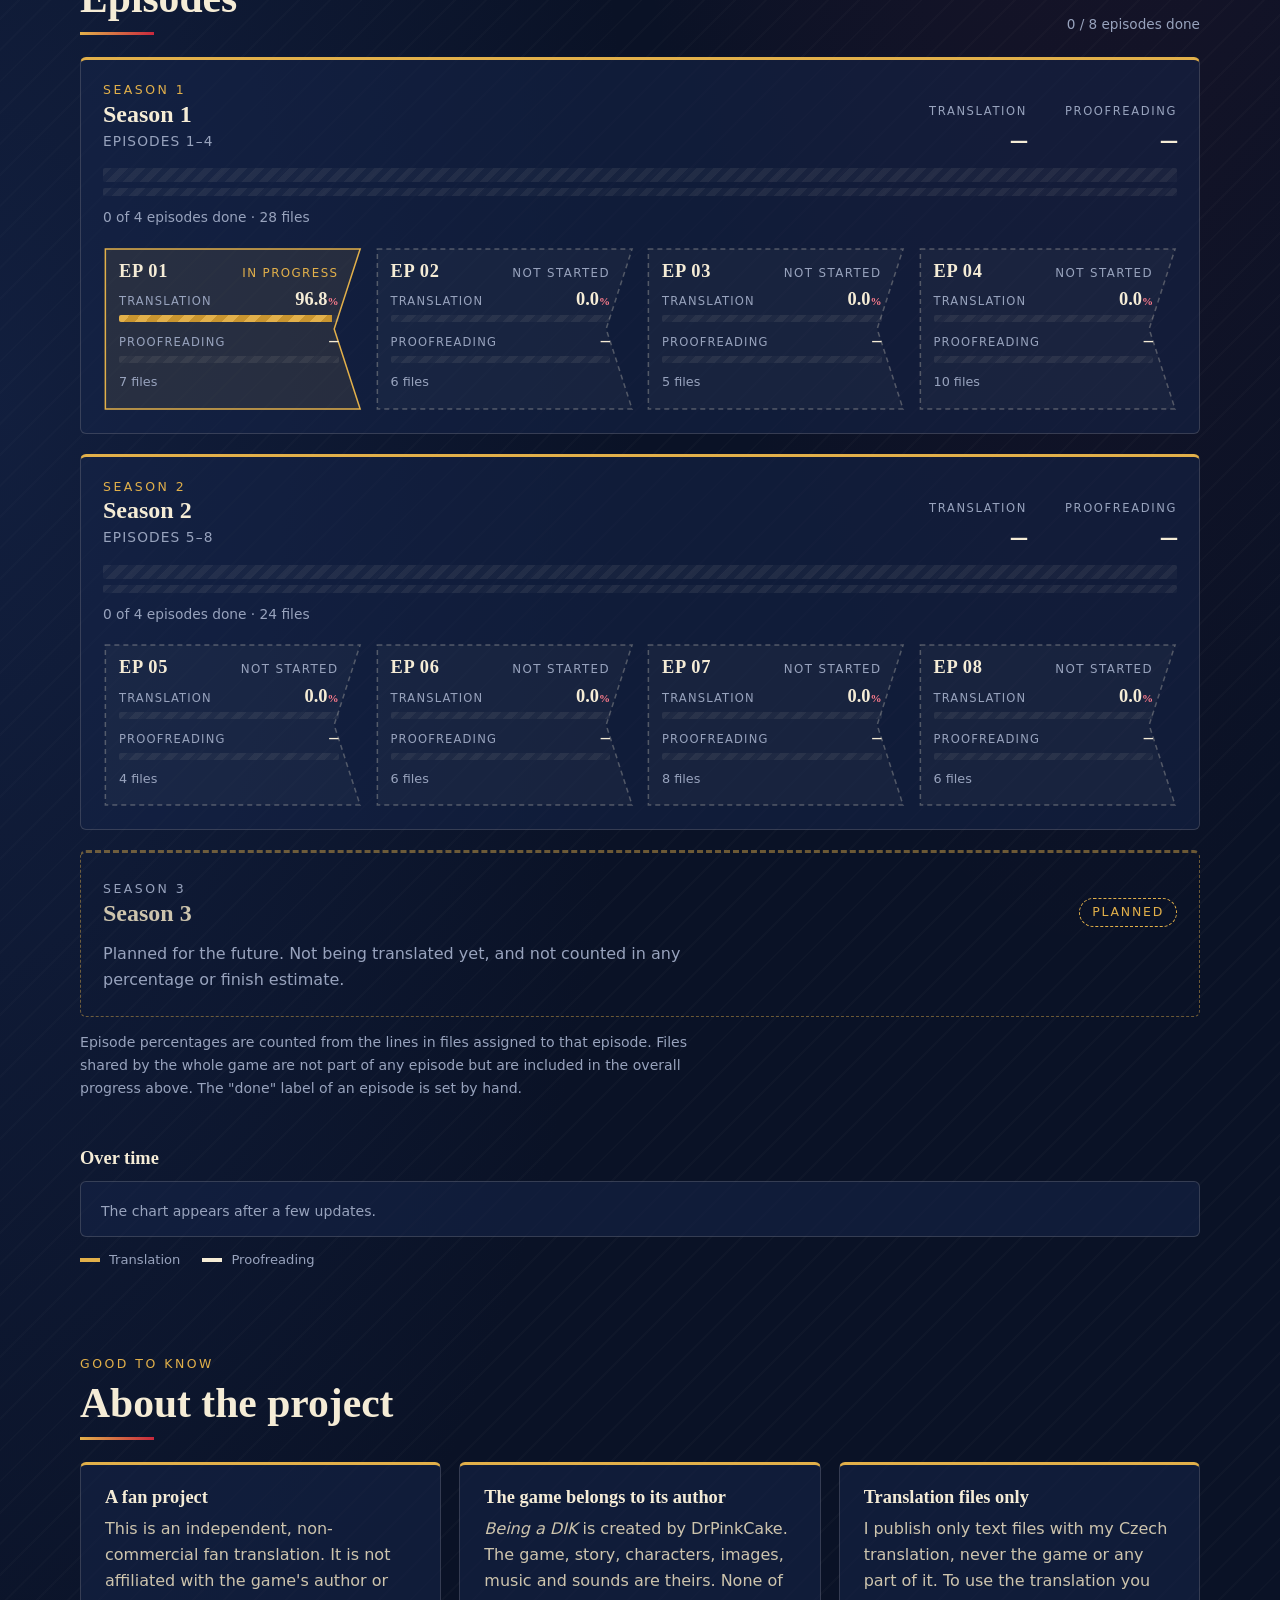
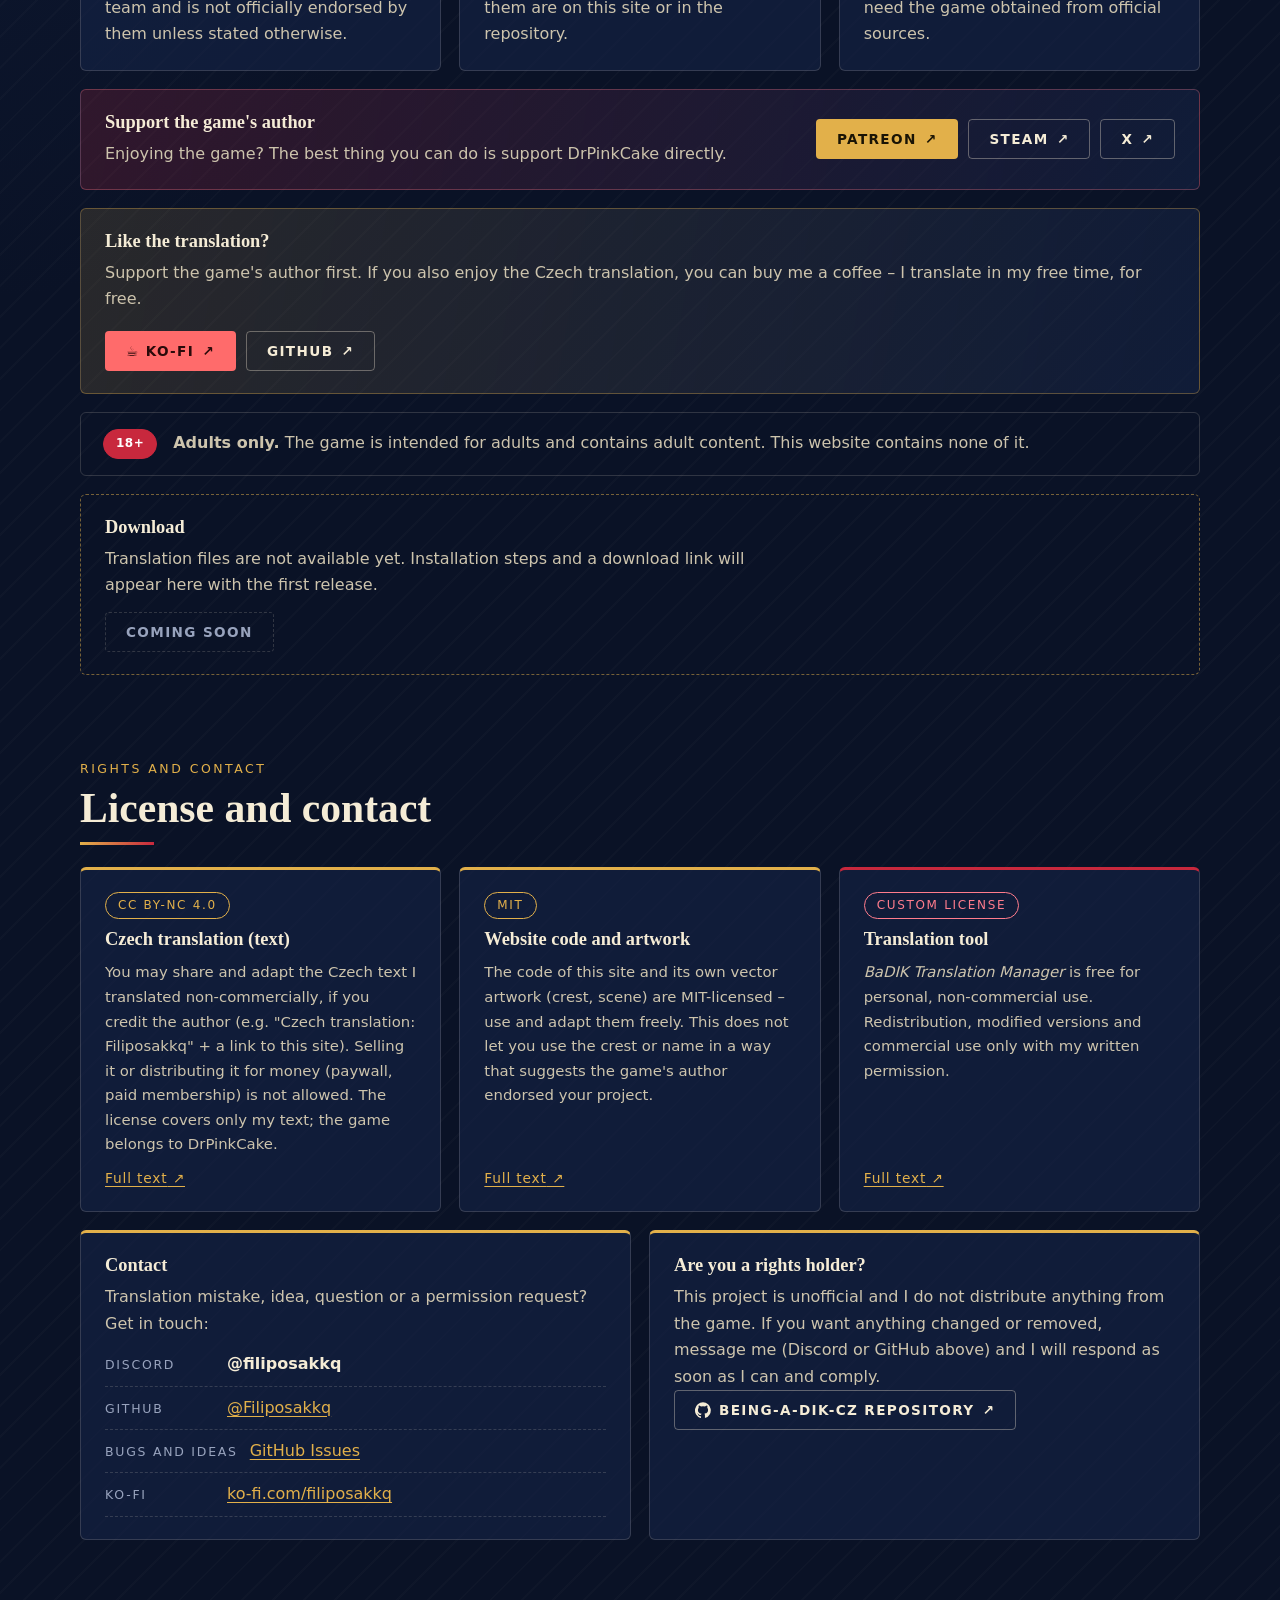
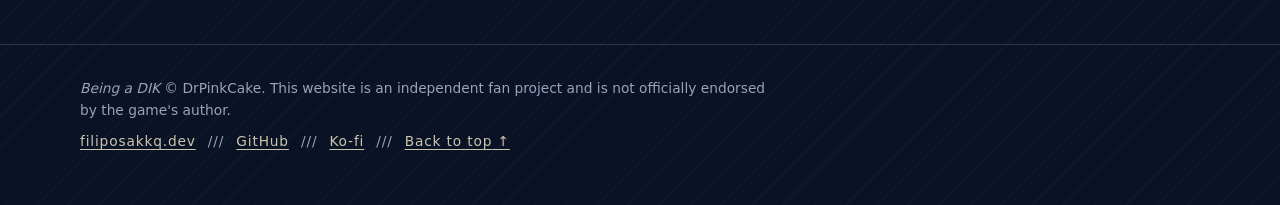
==== commit a6ac1b1f: "feat(web): both percentages per season/episode, proofreading status, new crest/hero, licenses, Ko-fi" ====
--- a/web/index.html
+++ b/web/index.html
@@ -24,6 +24,10 @@
         <a href="#about"><span class="cs" lang="cs">O projektu</span><span class="en" lang="en">About</span></a>
         <a href="#license"><span class="cs" lang="cs">Licence</span><span class="en" lang="en">License</span></a>
       </nav>
+      <a class="top-kofi" href="https://ko-fi.com/filiposakkq" target="_blank" rel="noopener noreferrer" title="Ko-fi">
+        <svg viewBox="0 0 24 24" aria-hidden="true"><path fill="currentColor" d="M3 7h14v7a4.5 4.5 0 0 1-4.5 4.5h-5A4.5 4.5 0 0 1 3 14V7z"/><path fill="none" stroke="currentColor" stroke-width="2" d="M17 9h1.5a2.5 2.5 0 0 1 0 5H17"/><path fill="#0a1226" d="M10 15.8s-3-1.7-3-3.6a1.6 1.6 0 0 1 3-.8 1.6 1.6 0 0 1 3 .8c0 1.9-3 3.6-3 3.6z"/></svg>
+        <span>Ko-fi</span>
+      </a>
       <div class="langs" role="group" aria-label="Language / Jazyk">
         <button type="button" data-set-lang="cs" aria-pressed="true">CZ</button>
         <button type="button" data-set-lang="en" aria-pressed="false">EN</button>
@@ -109,6 +113,8 @@
           <ul class="counts" id="fileCounts"></ul>
         </div>
         <p class="note" id="staleNote" hidden></p>
+        <p class="note approx cs" lang="cs"><b>Procenta jsou orientační.</b> Počítají se automaticky z počtu řádků ve skriptu a nemusí být na 100&nbsp;% přesná – některé řádky (jména, citoslovce, „…“) nejdou přeložit, počty korektury a stavy epizod občas upravuji ručně a jednotlivé soubory se do epizod řadí podle mého uvážení.</p>
+        <p class="note approx en" lang="en"><b>Percentages are approximate.</b> They are calculated automatically from the number of script lines and may not be 100&nbsp;% exact – some lines (names, interjections, "…") cannot be translated, I sometimes adjust proofreading counts and episode status by hand, and files are assigned to episodes at my discretion.</p>
       </section>
 
       <section class="block" id="episodes" aria-labelledby="h-episodes">
@@ -171,6 +177,18 @@
           </p>
         </div>
 
+        <div class="support support-me">
+          <div>
+            <h3><span class="cs" lang="cs">Líbí se ti překlad?</span><span class="en" lang="en">Like the translation?</span></h3>
+            <p class="cs" lang="cs">Hru si nejdřív kup nebo podpoř u autora. Pokud ti navíc udělá radost i český překlad, můžeš mi koupit kafe – překládám ve volném čase a zdarma.</p>
+            <p class="en" lang="en">Support the game's author first. If you also enjoy the Czech translation, you can buy me a coffee – I translate in my free time, for free.</p>
+          </div>
+          <p class="links">
+            <a class="btn btn-kofi" href="https://ko-fi.com/filiposakkq" target="_blank" rel="noopener noreferrer">☕ Ko-fi <span aria-hidden="true">↗</span><span class="sr"> (<span class="cs" lang="cs">otevře se v novém okně</span><span class="en" lang="en">opens in a new tab</span>)</span></a>
+            <a class="btn btn-ghost" href="https://github.com/Filiposakkq/Being-A-DIK-CZ" target="_blank" rel="noopener noreferrer">GitHub <span aria-hidden="true">↗</span><span class="sr"> (<span class="cs" lang="cs">otevře se v novém okně</span><span class="en" lang="en">opens in a new tab</span>)</span></a>
+          </p>
+        </div>
+
         <div class="agebox">
           <span class="badge badge-age" aria-hidden="true">18+</span>
           <p class="cs" lang="cs"><b>Pouze pro dospělé.</b> Hra je určená dospělým a obsahuje obsah pro dospělé. Tento web žádný takový obsah neobsahuje.</p>
@@ -187,19 +205,52 @@
 
       <section class="block" id="license" aria-labelledby="h-license">
         <div class="block-head">
-          <p class="kicker"><span class="cs" lang="cs">Práva</span><span class="en" lang="en">Rights</span></p>
+          <p class="kicker"><span class="cs" lang="cs">Práva a kontakt</span><span class="en" lang="en">Rights and contact</span></p>
           <h2 id="h-license"><span class="cs" lang="cs">Licence a kontakt</span><span class="en" lang="en">License and contact</span></h2>
         </div>
+
+        <div class="trio licenses">
+          <article class="card lic">
+            <span class="lic-tag">CC BY-NC 4.0</span>
+            <h3><span class="cs" lang="cs">Český překlad (text)</span><span class="en" lang="en">Czech translation (text)</span></h3>
+            <p class="cs" lang="cs">Český text, který jsem přeložil, můžeš nekomerčně sdílet i upravovat, pokud uvedeš autora (např. „Český překlad: Filiposakkq“ + odkaz na tento web). Prodej ani šíření za peníze (paywall, placené členství) není dovoleno. Licence se týká jen mého textu; hra patří DrPinkCake.</p>
+            <p class="en" lang="en">You may share and adapt the Czech text I translated non-commercially, if you credit the author (e.g. "Czech translation: Filiposakkq" + a link to this site). Selling it or distributing it for money (paywall, paid membership) is not allowed. The license covers only my text; the game belongs to DrPinkCake.</p>
+            <a class="lic-link" href="https://github.com/Filiposakkq/Being-A-DIK-CZ/blob/main/TRANSLATION-LICENSE.md" target="_blank" rel="noopener noreferrer"><span class="cs" lang="cs">Plné znění</span><span class="en" lang="en">Full text</span> ↗</a>
+          </article>
+          <article class="card lic">
+            <span class="lic-tag">MIT</span>
+            <h3><span class="cs" lang="cs">Kód a grafika webu</span><span class="en" lang="en">Website code and artwork</span></h3>
+            <p class="cs" lang="cs">Kód tohoto webu a jeho vlastní vektorová grafika (znak, scéna) jsou pod licencí MIT – můžeš je použít i upravit. Neznamená to ale, že smíš použít znak nebo název tak, aby to vypadalo, že projekt schválil autor hry.</p>
+            <p class="en" lang="en">The code of this site and its own vector artwork (crest, scene) are MIT-licensed – use and adapt them freely. This does not let you use the crest or name in a way that suggests the game's author endorsed your project.</p>
+            <a class="lic-link" href="https://github.com/Filiposakkq/Being-A-DIK-CZ/blob/main/LICENSE" target="_blank" rel="noopener noreferrer"><span class="cs" lang="cs">Plné znění</span><span class="en" lang="en">Full text</span> ↗</a>
+          </article>
+          <article class="card lic lic-closed">
+            <span class="lic-tag">
+              <span class="cs" lang="cs">Vlastní licence</span><span class="en" lang="en">Custom license</span></span>
+            <h3><span class="cs" lang="cs">Překladatelský nástroj</span><span class="en" lang="en">Translation tool</span></h3>
+            <p class="cs" lang="cs"><em>BaDIK Translation Manager</em> je zdarma pro osobní nekomerční použití. Další šíření, upravené verze a komerční použití jen s mým písemným souhlasem.</p>
+            <p class="en" lang="en"><em>BaDIK Translation Manager</em> is free for personal, non-commercial use. Redistribution, modified versions and commercial use only with my written permission.</p>
+            <a class="lic-link" href="https://github.com/Filiposakkq/Being-A-DIK-CZ/blob/main/tools/translation-manager/LICENSE" target="_blank" rel="noopener noreferrer"><span class="cs" lang="cs">Plné znění</span><span class="en" lang="en">Full text</span> ↗</a>
+          </article>
+        </div>
+
         <div class="duo">
-          <article class="card">
-            <h3><span class="cs" lang="cs">Můj překlad</span><span class="en" lang="en">My translation</span></h3>
-            <p class="cs" lang="cs">Český text, který jsem sám přeložil, je dostupný pod licencí <a href="https://creativecommons.org/licenses/by-nc/4.0/deed.cs" target="_blank" rel="noopener noreferrer">CC BY-NC 4.0</a>: můžeš ho nekomerčně sdílet i upravovat, pokud uvedeš autora. Licence se týká jen mého překladu. Původní hra a její obsah zůstávají majetkem DrPinkCake.</p>
-            <p class="en" lang="en">The Czech text I translated myself is available under <a href="https://creativecommons.org/licenses/by-nc/4.0/" target="_blank" rel="noopener noreferrer">CC BY-NC 4.0</a>: you may share and adapt it non-commercially if you credit the author. The license covers only my translation. The original game and its content remain the property of DrPinkCake.</p>
+          <article class="card contact">
+            <h3><span class="cs" lang="cs">Kontakt</span><span class="en" lang="en">Contact</span></h3>
+            <p class="cs" lang="cs">Chyba v překladu, nápad, dotaz nebo žádost o povolení? Ozvi se:</p>
+            <p class="en" lang="en">Translation mistake, idea, question or a permission request? Get in touch:</p>
+            <ul class="contact-list">
+              <li><span class="ci">Discord</span><b>@filiposakkq</b></li>
+              <li><span class="ci">GitHub</span><a href="https://github.com/Filiposakkq" target="_blank" rel="noopener noreferrer">@Filiposakkq</a></li>
+              <li><span class="ci"><span class="cs" lang="cs">Chyby a návrhy</span><span class="en" lang="en">Bugs and ideas</span></span><a href="https://github.com/Filiposakkq/Being-A-DIK-CZ/issues" target="_blank" rel="noopener noreferrer">GitHub Issues</a></li>
+              <li><span class="ci">Ko-fi</span><a href="https://ko-fi.com/filiposakkq" target="_blank" rel="noopener noreferrer">ko-fi.com/filiposakkq</a></li>
+            </ul>
           </article>
           <article class="card">
             <h3><span class="cs" lang="cs">Jsi držitel práv?</span><span class="en" lang="en">Are you a rights holder?</span></h3>
-            <p class="cs" lang="cs">Pokud chceš na tomto projektu něco upravit nebo ho odstranit, napiš mi a ozvu se co nejdřív: GitHub <a href="https://github.com/Filiposakkq" target="_blank" rel="noopener noreferrer">@Filiposakkq</a> nebo Discord <b>@filiposakkq</b>.</p>
-            <p class="en" lang="en">If you want anything changed or removed from this project, contact me and I will respond as soon as I can: GitHub <a href="https://github.com/Filiposakkq" target="_blank" rel="noopener noreferrer">@Filiposakkq</a> or Discord <b>@filiposakkq</b>.</p>
+            <p class="cs" lang="cs">Tento projekt je neoficiální a nic z hry nešířím. Pokud chceš cokoli změnit nebo projekt odstranit, napiš mi (Discord nebo GitHub výše) a ozvu se co nejdřív; vyhovím ti.</p>
+            <p class="en" lang="en">This project is unofficial and I do not distribute anything from the game. If you want anything changed or removed, message me (Discord or GitHub above) and I will respond as soon as I can and comply.</p>
+            <p class="repo-line"><a class="btn btn-ghost" href="https://github.com/Filiposakkq/Being-A-DIK-CZ" target="_blank" rel="noopener noreferrer"><svg viewBox="0 0 24 24" width="16" height="16" aria-hidden="true"><path fill="currentColor" d="M12 .5a12 12 0 0 0-3.8 23.4c.6.1.8-.3.8-.6v-2.1c-3.3.7-4-1.6-4-1.6-.5-1.4-1.3-1.8-1.3-1.8-1.1-.7.1-.7.1-.7 1.2.1 1.8 1.2 1.8 1.2 1.1 1.8 2.8 1.3 3.5 1 .1-.8.4-1.3.8-1.6-2.7-.3-5.5-1.3-5.5-5.9 0-1.3.5-2.4 1.2-3.2-.1-.3-.5-1.5.1-3.2 0 0 1-.3 3.3 1.2a11.500 11.500 0 0 1 6 0c2.300-1.500 3.300-1.200 3.300-1.200.7 1.700.2 2.900.1 3.200.8.800 1.200 1.900 1.200 3.200 0 4.600-2.800 5.600-5.500 5.900.4.400.8 1.100.8 2.200v3.300c0 .3.2.7.8.6A12 12 0 0 0 12 .5z"/></svg> <span class="cs" lang="cs">Repozitář Being-A-DIK-CZ</span><span class="en" lang="en">Being-A-DIK-CZ repository</span> <span aria-hidden="true">↗</span></a></p>
           </article>
         </div>
       </section>
@@ -210,7 +261,7 @@
     <div class="wrap foot-in">
       <p class="cs" lang="cs"><em>Being a DIK</em> © DrPinkCake. Tento web je nezávislý fanouškovský projekt a není oficiálně schválený autorem hry.</p>
       <p class="en" lang="en"><em>Being a DIK</em> © DrPinkCake. This website is an independent fan project and is not officially endorsed by the game's author.</p>
-      <p class="foot-links"><a href="https://filiposakkq.dev/">filiposakkq.dev</a> <i>///</i> <a href="#top"><span class="cs" lang="cs">Nahoru</span><span class="en" lang="en">Back to top</span> ↑</a></p>
+      <p class="foot-links"><a href="https://filiposakkq.dev/">filiposakkq.dev</a> <i>///</i> <a href="https://github.com/Filiposakkq/Being-A-DIK-CZ" target="_blank" rel="noopener noreferrer">GitHub</a> <i>///</i> <a href="https://ko-fi.com/filiposakkq" target="_blank" rel="noopener noreferrer">Ko-fi</a> <i>///</i> <a href="#top"><span class="cs" lang="cs">Nahoru</span><span class="en" lang="en">Back to top</span> ↑</a></p>
     </div>
   </footer>
   <script src="progress-model.js"></script>
--- a/web/styles.css
+++ b/web/styles.css
@@ -62,7 +62,7 @@
 .hero { position: relative; display: flex; align-items: center; min-height: clamp(520px, 70vh, 660px); overflow: hidden; border-bottom: 1px solid var(--line); }
 .hero-art { position: absolute; inset: 0; width: 100%; height: 100%; object-fit: cover; object-position: 100% 65%; }
 .hero-shade { position: absolute; inset: 0; background:
-  linear-gradient(90deg, rgba(10, 18, 38, 0.97) 0%, rgba(10, 18, 38, 0.8) 30%, rgba(10, 18, 38, 0.18) 58%, transparent 100%),
+  linear-gradient(90deg, rgba(10, 18, 38, 0.97) 0%, rgba(10, 18, 38, 0.88) 36%, rgba(10, 18, 38, 0.38) 60%, transparent 100%),
   linear-gradient(0deg, rgba(10, 18, 38, 0.92), transparent 28%); }
 .hero-in { position: relative; padding-block: 56px; }
 .hero-copy { max-width: 540px; }
@@ -219,3 +219,57 @@
   html { scroll-behavior: auto; }
   .bar i { transition: none; }
 }
+
+/* two percentages: translation + proofreading */
+.pair { display: grid; gap: 4px; }
+.pair-row { display: flex; justify-content: space-between; align-items: baseline; gap: 8px; }
+.pair-lbl { font-size: 0.72rem; letter-spacing: 0.1em; text-transform: uppercase; color: var(--muted); }
+.pair-val { font: 800 1.15rem/1.1 var(--display); font-variant-numeric: tabular-nums; }
+.pair-val .unit { font-size: 0.6em; }
+.pair .bar { height: 7px; margin-bottom: 4px; }
+.pair .pp .pair-val { color: var(--cream); }
+.bar-alt i { background: repeating-linear-gradient(135deg, var(--cream) 0 8px, #d6cbb0 8px 16px); }
+.bar-thin { height: 8px; margin-top: 8px; }
+.season .bar + .bar-thin { margin-top: 6px; }
+.season-stats { display: flex; gap: 8px 30px; flex-wrap: wrap; justify-content: flex-end; }
+.st { display: flex; flex-direction: column; align-items: flex-end; gap: 1px; min-width: 120px; }
+.st-lbl { font-size: 0.72rem; letter-spacing: 0.14em; text-transform: uppercase; color: var(--muted); }
+.st strong { font: 800 2rem/1 var(--display); font-variant-numeric: tabular-nums; }
+.st .unit { color: var(--crimson-soft); font-size: 0.55em; margin-left: 2px; }
+.st-pr strong { color: var(--cream); }
+.st-sub { font-size: 0.8rem; color: var(--muted); font-variant-numeric: tabular-nums; }
+.ep { min-height: 164px; }
+.ep[data-status="proof"] svg polygon { fill: rgba(245, 236, 214, 0.18); stroke: var(--cream); stroke-dasharray: none; }
+.ep[data-status="proof"] .ep-s { color: var(--cream); }
+.note.approx { max-width: 80ch; padding-left: 12px; border-left: 2px solid var(--gold); }
+.note.approx b { color: var(--cream-dim); }
+
+/* ko-fi, repo, licenses, contact */
+.top-kofi { display: inline-flex; align-items: center; gap: 6px; padding: 5px 12px; border: 1px solid var(--line); border-radius: 999px; color: var(--cream-dim); text-decoration: none; font-size: 0.78rem; letter-spacing: 0.08em; }
+.top-kofi svg { width: 16px; height: 16px; }
+.top-kofi:hover { color: #ffb4b4; border-color: #ff8f8f; }
+.btn-kofi { background: #ff6b6b; color: #2a0a0a; }
+.btn-kofi:hover { background: #ff8f8f; color: #2a0a0a; }
+.support-me { background: linear-gradient(100deg, rgba(226, 176, 74, 0.14), rgba(22, 38, 74, 0.5)); border-color: rgba(226, 176, 74, 0.35); }
+.licenses { margin-bottom: 18px; }
+.lic { display: flex; flex-direction: column; gap: 10px; }
+.lic h3 { margin: 0; }
+.lic p { flex: 1; font-size: 0.93rem; }
+.lic-tag { align-self: flex-start; padding: 3px 12px; border: 1px solid var(--gold); border-radius: 999px; color: var(--gold); font-size: 0.75rem; letter-spacing: 0.14em; text-transform: uppercase; }
+.lic-closed { border-top-color: var(--crimson); }
+.lic-closed .lic-tag { border-color: var(--crimson-soft); color: var(--crimson-soft); }
+.lic-link { font-size: 0.86rem; letter-spacing: 0.06em; }
+.contact-list { list-style: none; margin: 14px 0 0; padding: 0; display: grid; gap: 8px; }
+.contact-list li { display: flex; gap: 12px; align-items: baseline; padding-bottom: 8px; border-bottom: 1px dashed var(--line); }
+.contact-list .ci { min-width: 110px; color: var(--muted); font-size: 0.78rem; letter-spacing: 0.14em; text-transform: uppercase; }
+.contact-list b { color: var(--cream); }
+.repo-line { margin-top: 16px; }
+.repo-line .btn svg { flex: none; }
+
+/* a bit more fraternity: big greek watermark behind the progress section */
+#progress { position: relative; }
+#progress::before { content: "ΔΙΚ"; position: absolute; right: -2%; top: 20px; font: 800 clamp(7rem, 22vw, 17rem)/1 var(--display); color: var(--gold); opacity: 0.045; pointer-events: none; letter-spacing: 0.04em; user-select: none; }
+#progress > * { position: relative; }
+.block-head h2::after { content: ""; display: block; width: 74px; height: 3px; margin-top: 10px; background: linear-gradient(90deg, var(--gold), var(--crimson)); }
+@media (max-width: 900px) { .top-kofi span { display: none; } .top-kofi { padding: 6px 9px; } }
+@media (max-width: 460px) { .st { align-items: flex-start; } .season-stats { justify-content: flex-start; } .contact-list li { flex-wrap: wrap; } }
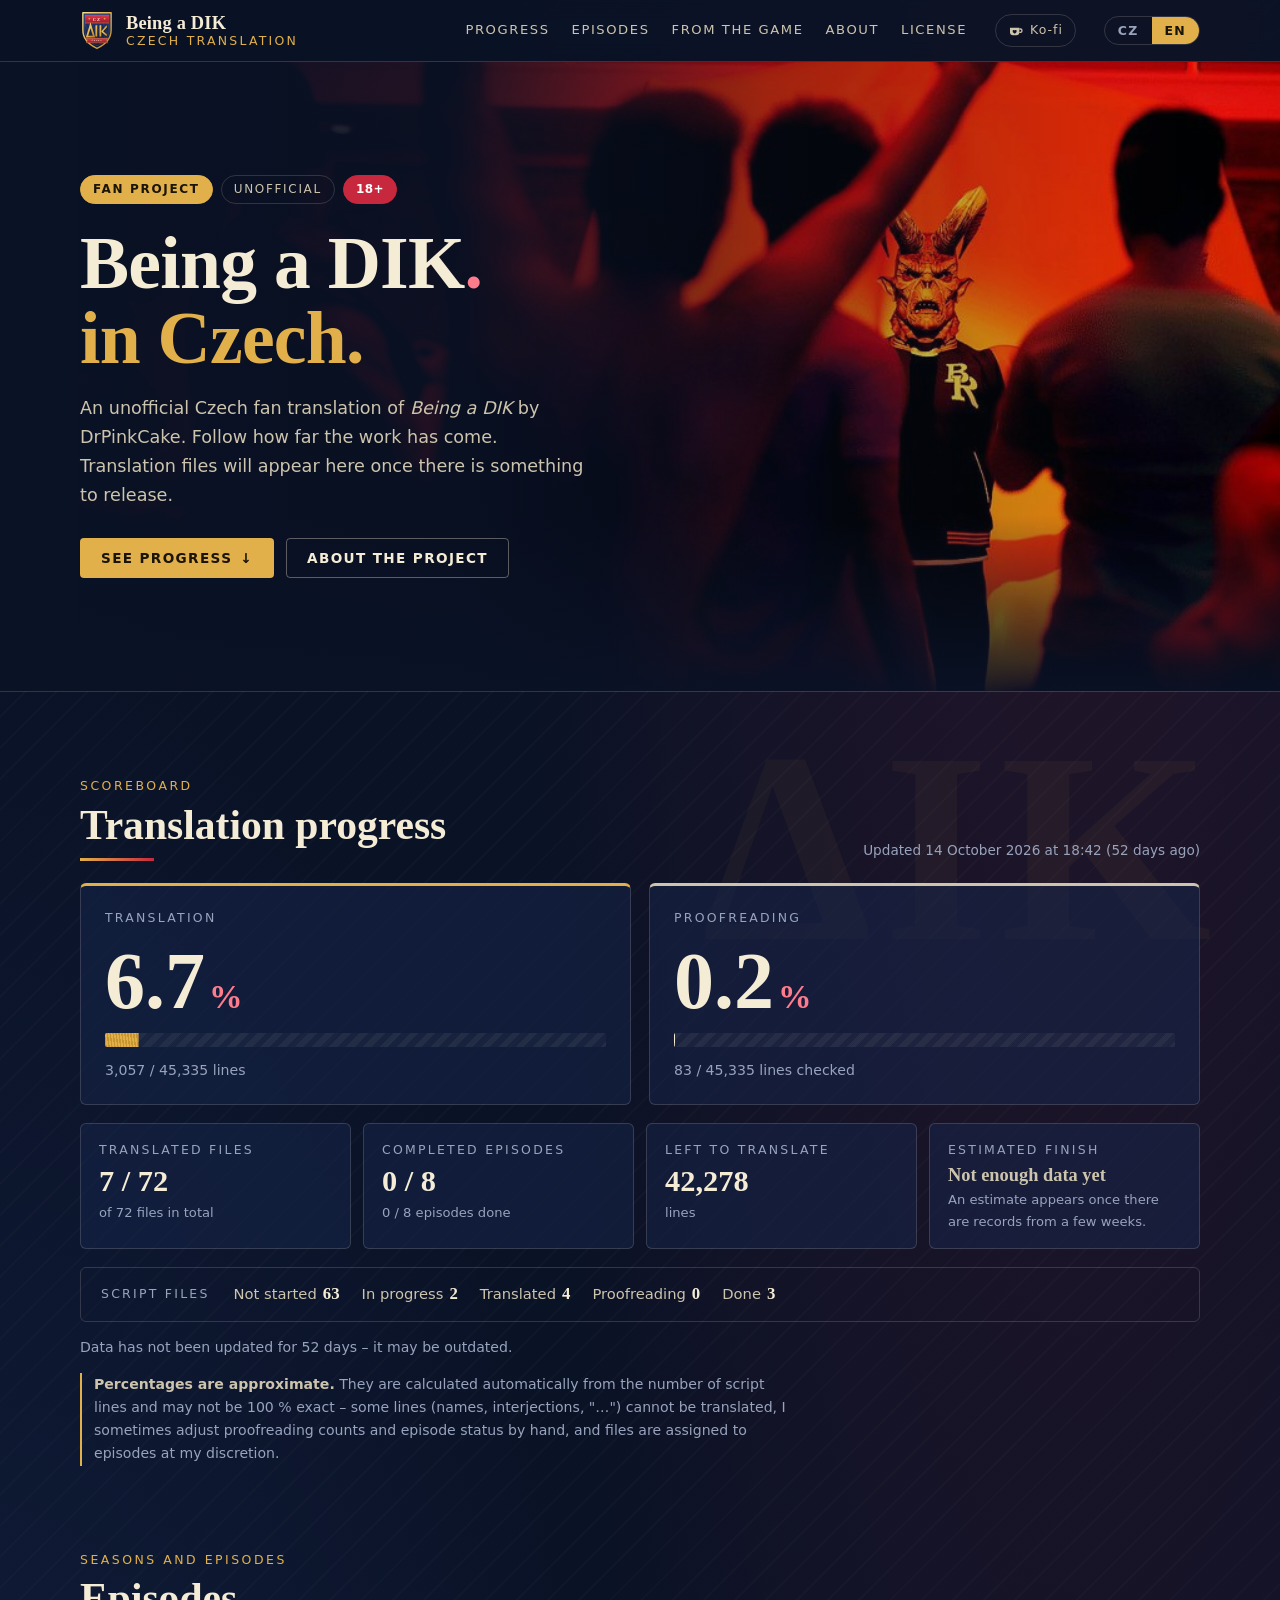
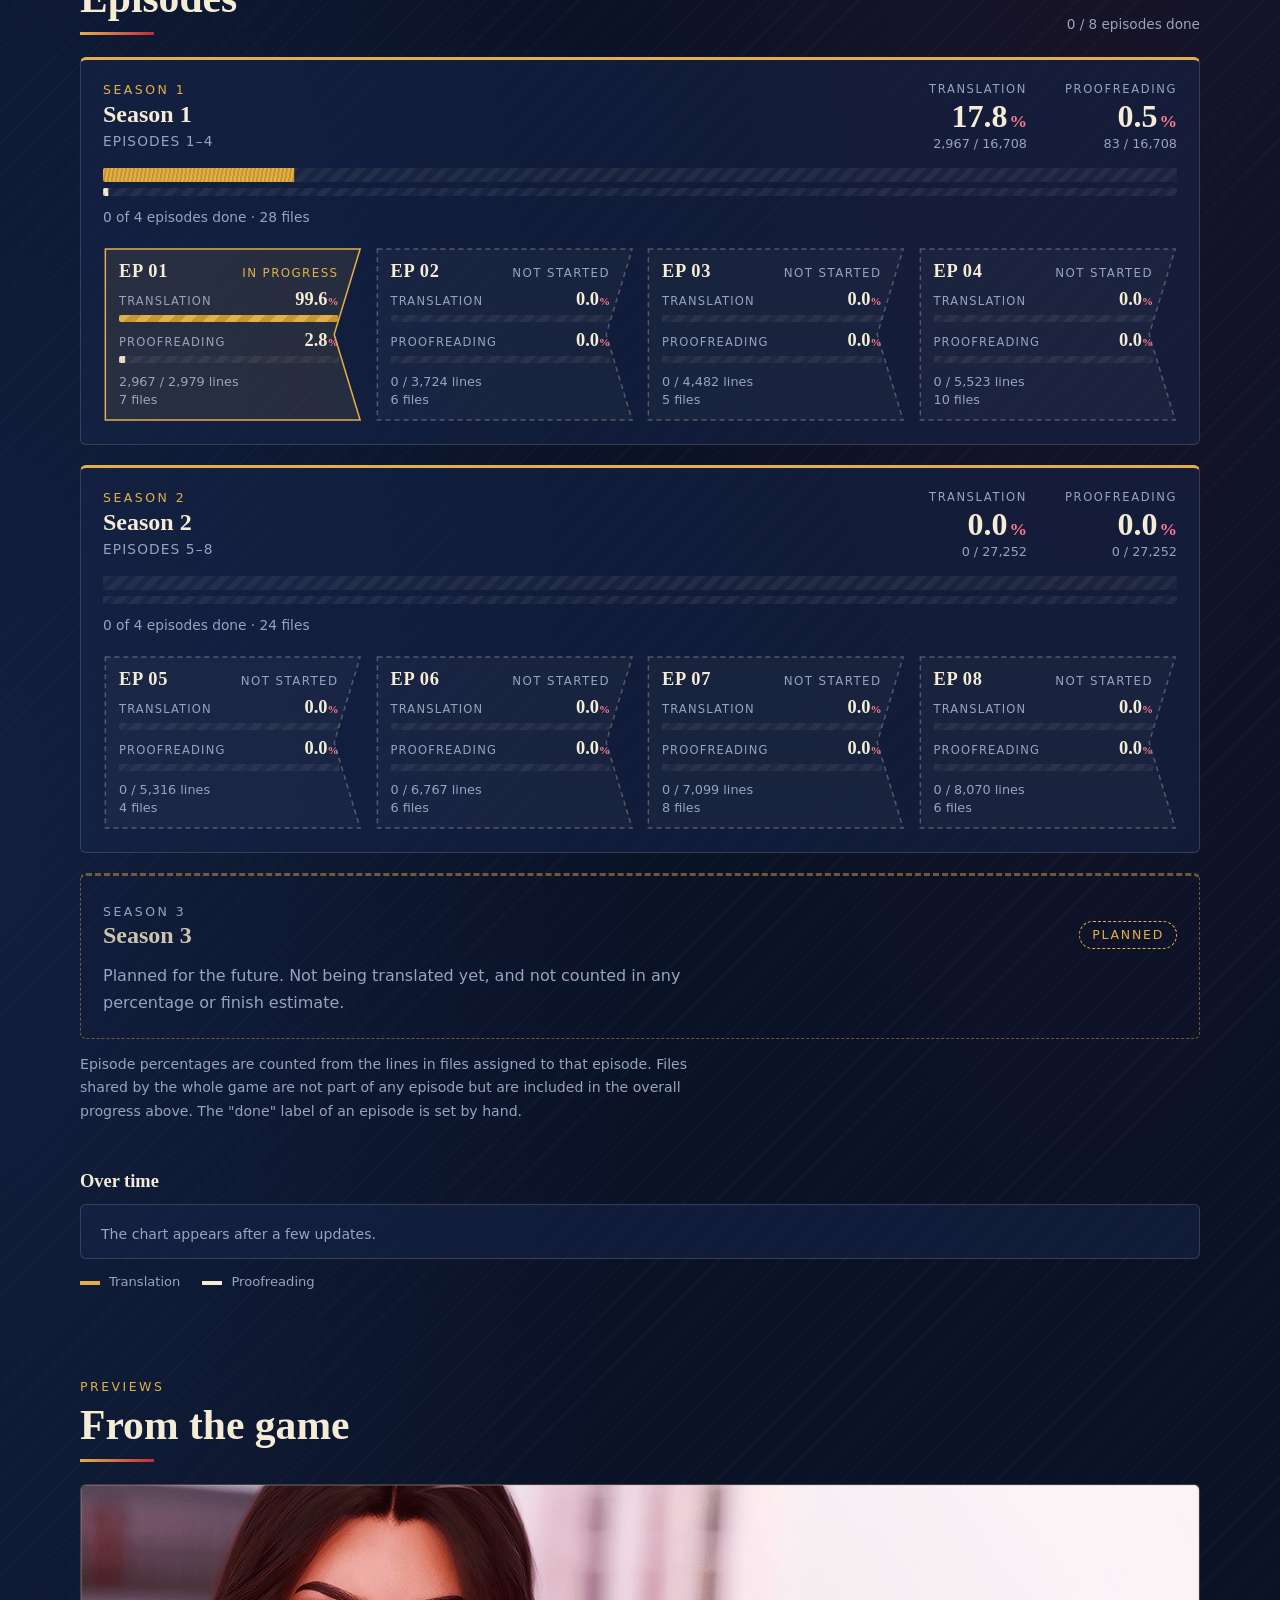
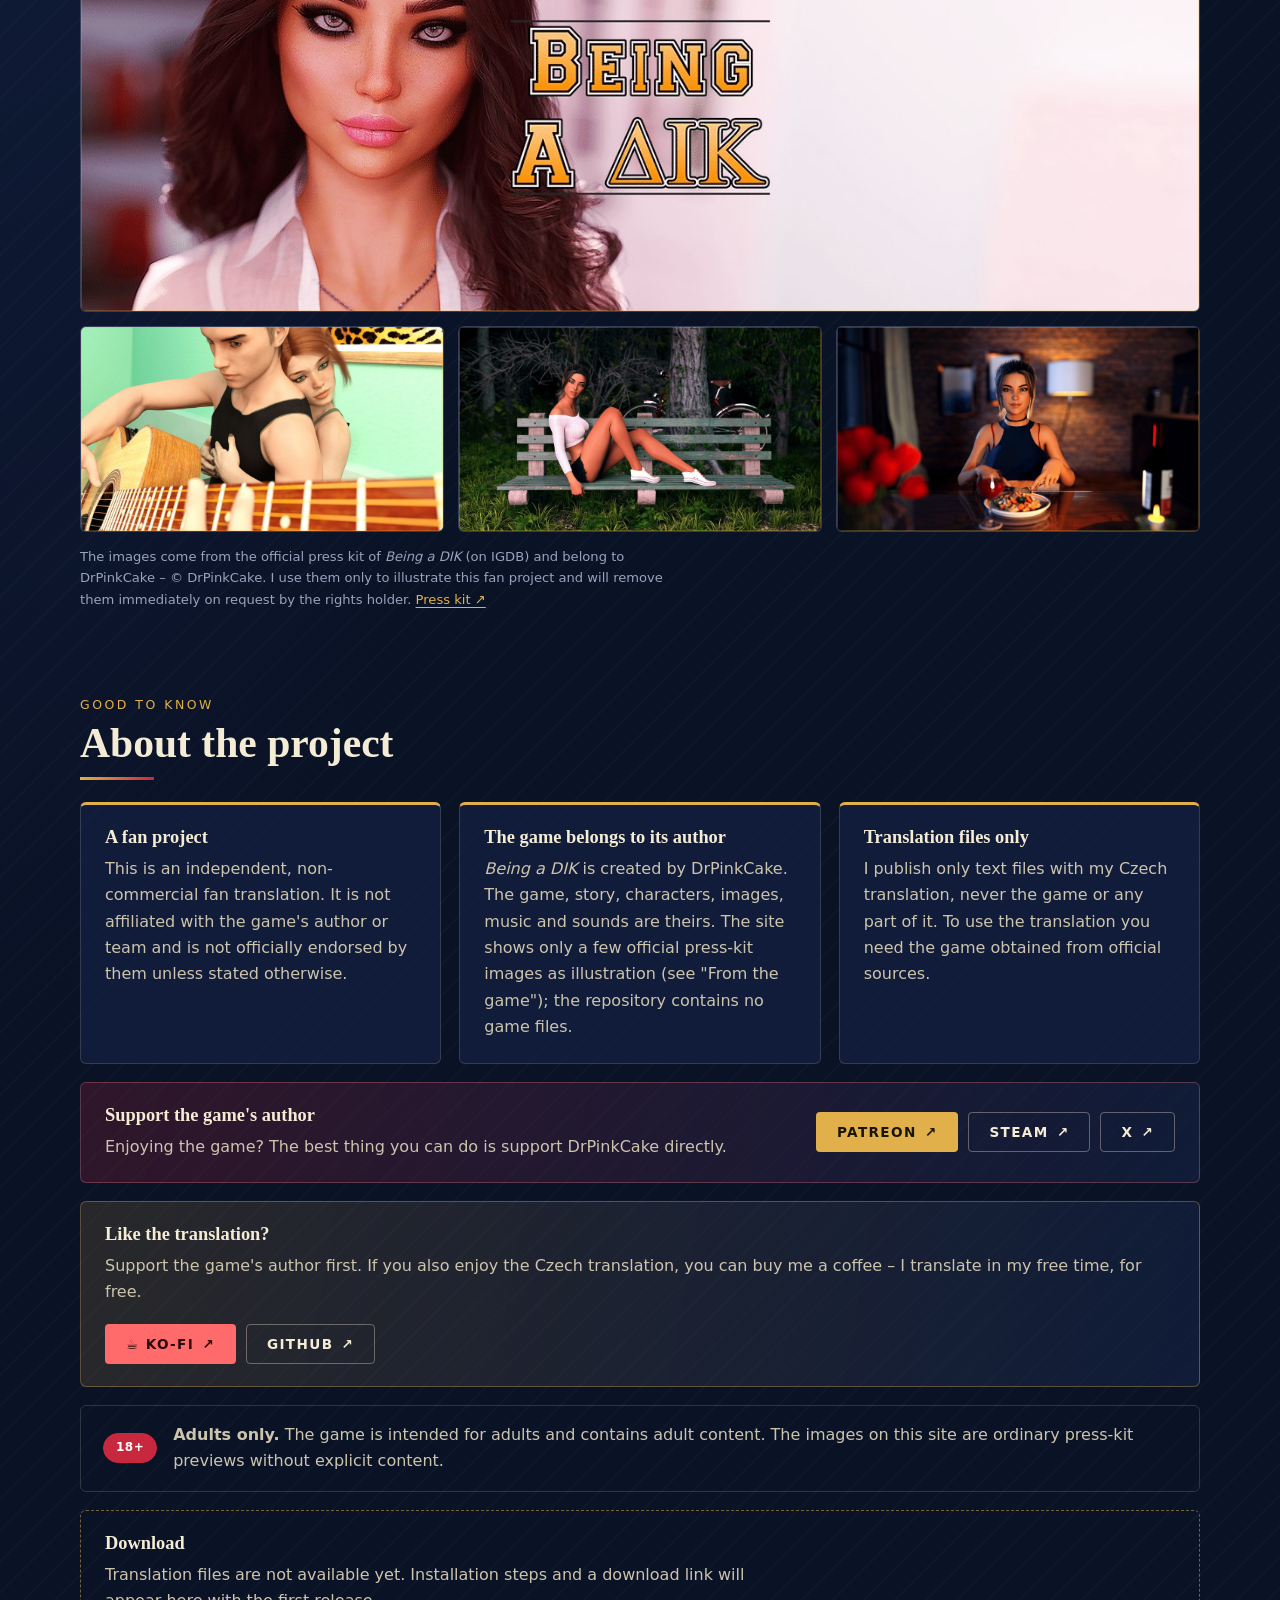
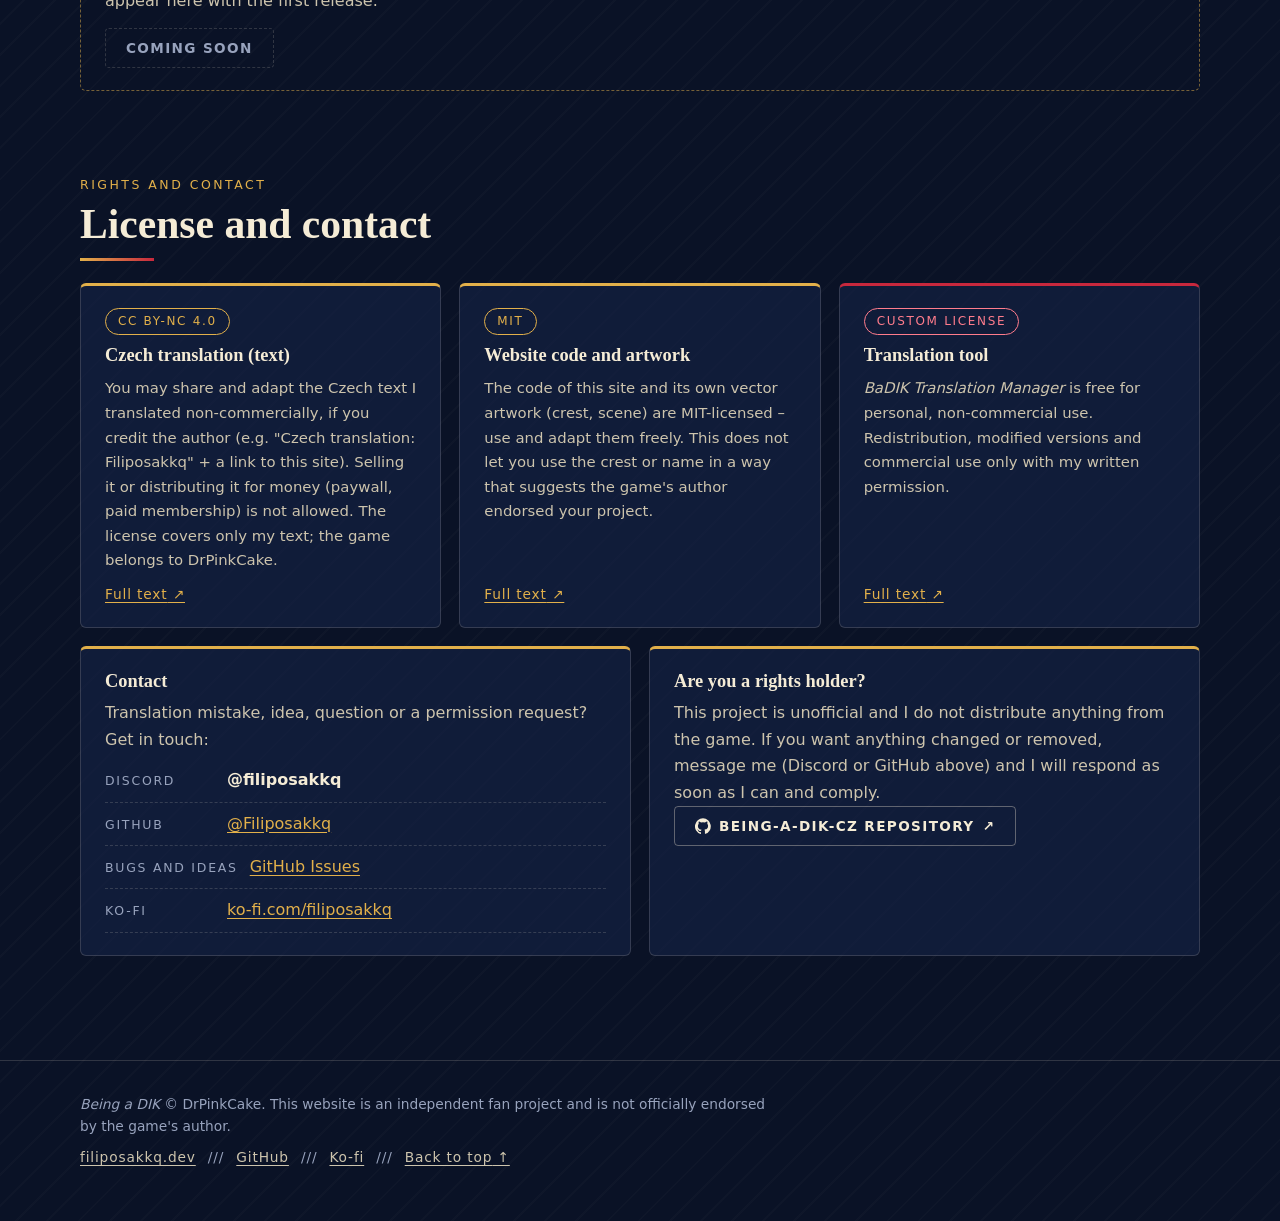
==== commit c4b46da4: "feat: glossary import from characters.rpy, press-kit hero and gallery, tighter logo, fixed favicon -" ====
--- a/web/index.html
+++ b/web/index.html
@@ -21,6 +21,7 @@
       <nav class="nav" aria-label="Menu">
         <a href="#progress"><span class="cs" lang="cs">Stav</span><span class="en" lang="en">Progress</span></a>
         <a href="#episodes"><span class="cs" lang="cs">Epizody</span><span class="en" lang="en">Episodes</span></a>
+        <a href="#gallery"><span class="cs" lang="cs">Ze hry</span><span class="en" lang="en">From the game</span></a>
         <a href="#about"><span class="cs" lang="cs">O projektu</span><span class="en" lang="en">About</span></a>
         <a href="#license"><span class="cs" lang="cs">Licence</span><span class="en" lang="en">License</span></a>
       </nav>
@@ -37,7 +38,7 @@
 
   <main id="top">
     <section class="hero" aria-labelledby="h-title">
-      <img class="hero-art" src="assets/hero.svg" alt="" width="1500" height="640">
+      <img class="hero-art" src="assets/game/hero-party.jpg" alt="" width="1280" height="720" fetchpriority="high">
       <div class="hero-shade" aria-hidden="true"></div>
       <div class="wrap hero-in">
         <div class="hero-copy">
@@ -141,6 +142,21 @@
         </ul>
       </section>
 
+      <section class="block" id="gallery" aria-labelledby="h-gallery">
+        <div class="block-head">
+          <p class="kicker"><span class="cs" lang="cs">Ukázky</span><span class="en" lang="en">Previews</span></p>
+          <h2 id="h-gallery"><span class="cs" lang="cs">Ze hry</span><span class="en" lang="en">From the game</span></h2>
+        </div>
+        <div class="shots">
+          <figure class="shot shot-wide"><img src="assets/game/title-art.jpg" alt="Being a DIK – title artwork" width="1280" height="592" loading="lazy"></figure>
+          <figure class="shot"><img src="assets/game/scene-guitar.jpg" alt="Scene from the game: playing guitar together" width="960" height="540" loading="lazy"></figure>
+          <figure class="shot"><img src="assets/game/scene-bench.jpg" alt="Scene from the game: a park bench in the evening" width="960" height="540" loading="lazy"></figure>
+          <figure class="shot"><img src="assets/game/scene-dinner.jpg" alt="Scene from the game: a candle-lit dinner" width="960" height="540" loading="lazy"></figure>
+        </div>
+        <p class="note credit cs" lang="cs">Obrázky jsou z oficiálních tiskových materiálů hry <em>Being a DIK</em> (press kit na IGDB) a patří DrPinkCake – © DrPinkCake. Používám je jen jako ilustraci tohoto fanouškovského projektu. Na žádost držitele práv je ihned odstraním. <a href="https://www.igdb.com/games/being-a-dik/presskit" target="_blank" rel="noopener noreferrer">Press kit ↗</a></p>
+        <p class="note credit en" lang="en">The images come from the official press kit of <em>Being a DIK</em> (on IGDB) and belong to DrPinkCake – © DrPinkCake. I use them only to illustrate this fan project and will remove them immediately on request by the rights holder. <a href="https://www.igdb.com/games/being-a-dik/presskit" target="_blank" rel="noopener noreferrer">Press kit ↗</a></p>
+      </section>
+
       <section class="block" id="about" aria-labelledby="h-about">
         <div class="block-head">
           <p class="kicker"><span class="cs" lang="cs">Důležité vědět</span><span class="en" lang="en">Good to know</span></p>
@@ -154,8 +170,8 @@
           </article>
           <article class="card">
             <h3><span class="cs" lang="cs">Hra patří autorovi</span><span class="en" lang="en">The game belongs to its author</span></h3>
-            <p class="cs" lang="cs"><em>Being a DIK</em> vytváří DrPinkCake. Hra, příběh, postavy, obrázky, hudba i zvuky jsou jeho. Na tomto webu ani v repozitáři žádné z nich nenajdeš.</p>
-            <p class="en" lang="en"><em>Being a DIK</em> is created by DrPinkCake. The game, story, characters, images, music and sounds are theirs. None of them are on this site or in the repository.</p>
+            <p class="cs" lang="cs"><em>Being a DIK</em> vytváří DrPinkCake. Hra, příběh, postavy, obrázky, hudba i zvuky jsou jeho. Na webu je jen pár oficiálních tiskových obrázků jako ilustrace (viz „Ze hry“), v repozitáři žádné soubory hry nejsou.</p>
+            <p class="en" lang="en"><em>Being a DIK</em> is created by DrPinkCake. The game, story, characters, images, music and sounds are theirs. The site shows only a few official press-kit images as illustration (see "From the game"); the repository contains no game files.</p>
           </article>
           <article class="card">
             <h3><span class="cs" lang="cs">Jen soubory překladu</span><span class="en" lang="en">Translation files only</span></h3>
@@ -191,8 +207,8 @@
 
         <div class="agebox">
           <span class="badge badge-age" aria-hidden="true">18+</span>
-          <p class="cs" lang="cs"><b>Pouze pro dospělé.</b> Hra je určená dospělým a obsahuje obsah pro dospělé. Tento web žádný takový obsah neobsahuje.</p>
-          <p class="en" lang="en"><b>Adults only.</b> The game is intended for adults and contains adult content. This website contains none of it.</p>
+          <p class="cs" lang="cs"><b>Pouze pro dospělé.</b> Hra je určená dospělým a obsahuje obsah pro dospělé. Obrázky na webu jsou běžné tiskové ukázky bez explicitního obsahu.</p>
+          <p class="en" lang="en"><b>Adults only.</b> The game is intended for adults and contains adult content. The images on this site are ordinary press-kit previews without explicit content.</p>
         </div>
 
         <div class="download">
--- a/web/styles.css
+++ b/web/styles.css
@@ -273,3 +273,18 @@
 .block-head h2::after { content: ""; display: block; width: 74px; height: 3px; margin-top: 10px; background: linear-gradient(90deg, var(--gold), var(--crimson)); }
 @media (max-width: 900px) { .top-kofi span { display: none; } .top-kofi { padding: 6px 9px; } }
 @media (max-width: 460px) { .st { align-items: flex-start; } .season-stats { justify-content: flex-start; } .contact-list li { flex-wrap: wrap; } }
+
+/* hero photo (official press-kit image), gallery */
+/* the press-kit photo is placed so its focal figure sits on the right, clear of the headline */
+.hero-art { left: 6%; width: 125%; max-width: none; height: 100%; object-fit: cover; object-position: 54% 40%; }
+@media (max-width: 760px) { .hero-art { left: 0; width: 100%; object-position: 54% 35%; } }
+.shots { display: grid; grid-template-columns: repeat(3, minmax(0, 1fr)); gap: 14px; }
+.shot { margin: 0; position: relative; overflow: hidden; border: 1px solid var(--line); border-radius: 6px; background: var(--panel); }
+.shot::after { content: ""; position: absolute; inset: 0; box-shadow: inset 0 0 0 1px rgba(226, 176, 74, 0.25); pointer-events: none; }
+.shot img { display: block; width: 100%; height: 100%; object-fit: cover; aspect-ratio: 16 / 9; transition: transform 500ms ease; }
+.shot:hover img { transform: scale(1.04); }
+.shot-wide { grid-column: 1 / -1; }
+.shot-wide img { aspect-ratio: 21 / 8; object-position: 30% 40%; }
+.note.credit { margin-top: 14px; font-size: 0.82rem; }
+@media (max-width: 760px) { .shots { grid-template-columns: 1fr; } .shot-wide img { aspect-ratio: 16 / 9; } }
+@media (prefers-reduced-motion: reduce) { .shot img { transition: none; } .shot:hover img { transform: none; } }
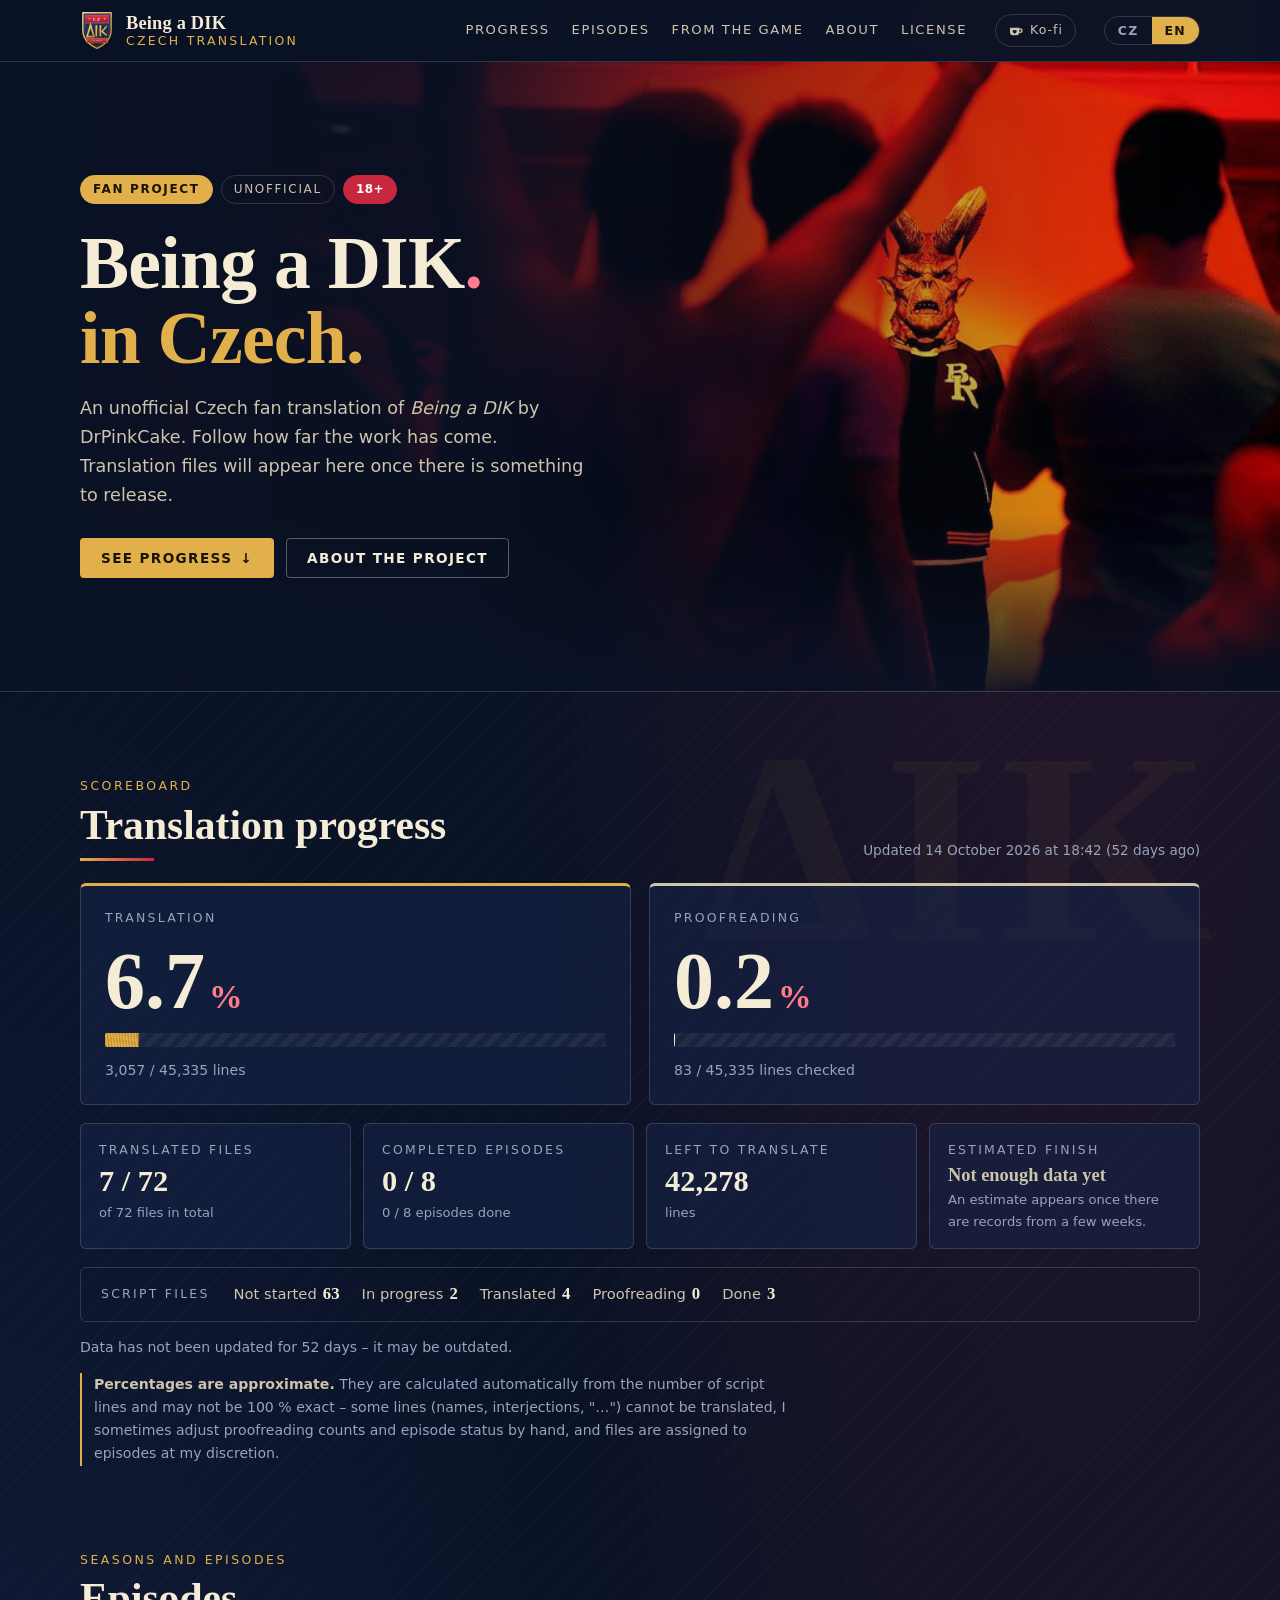
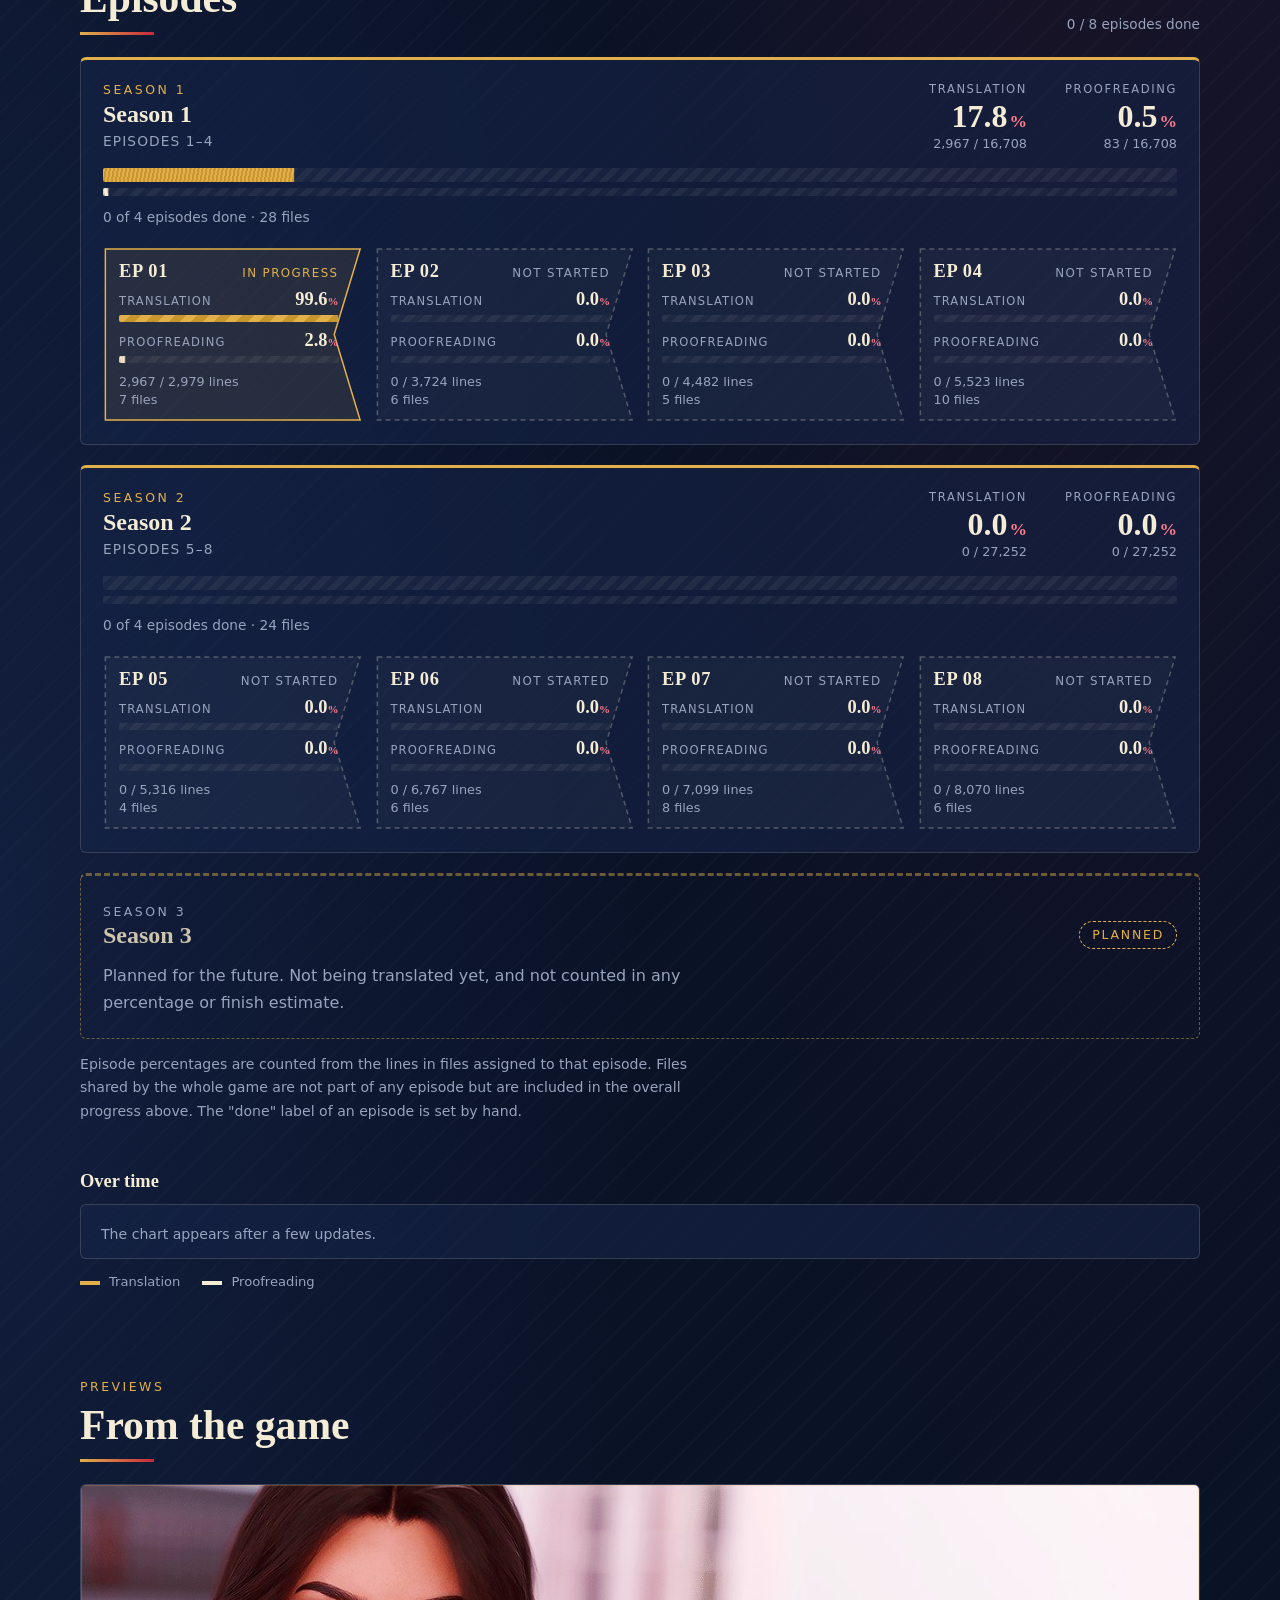
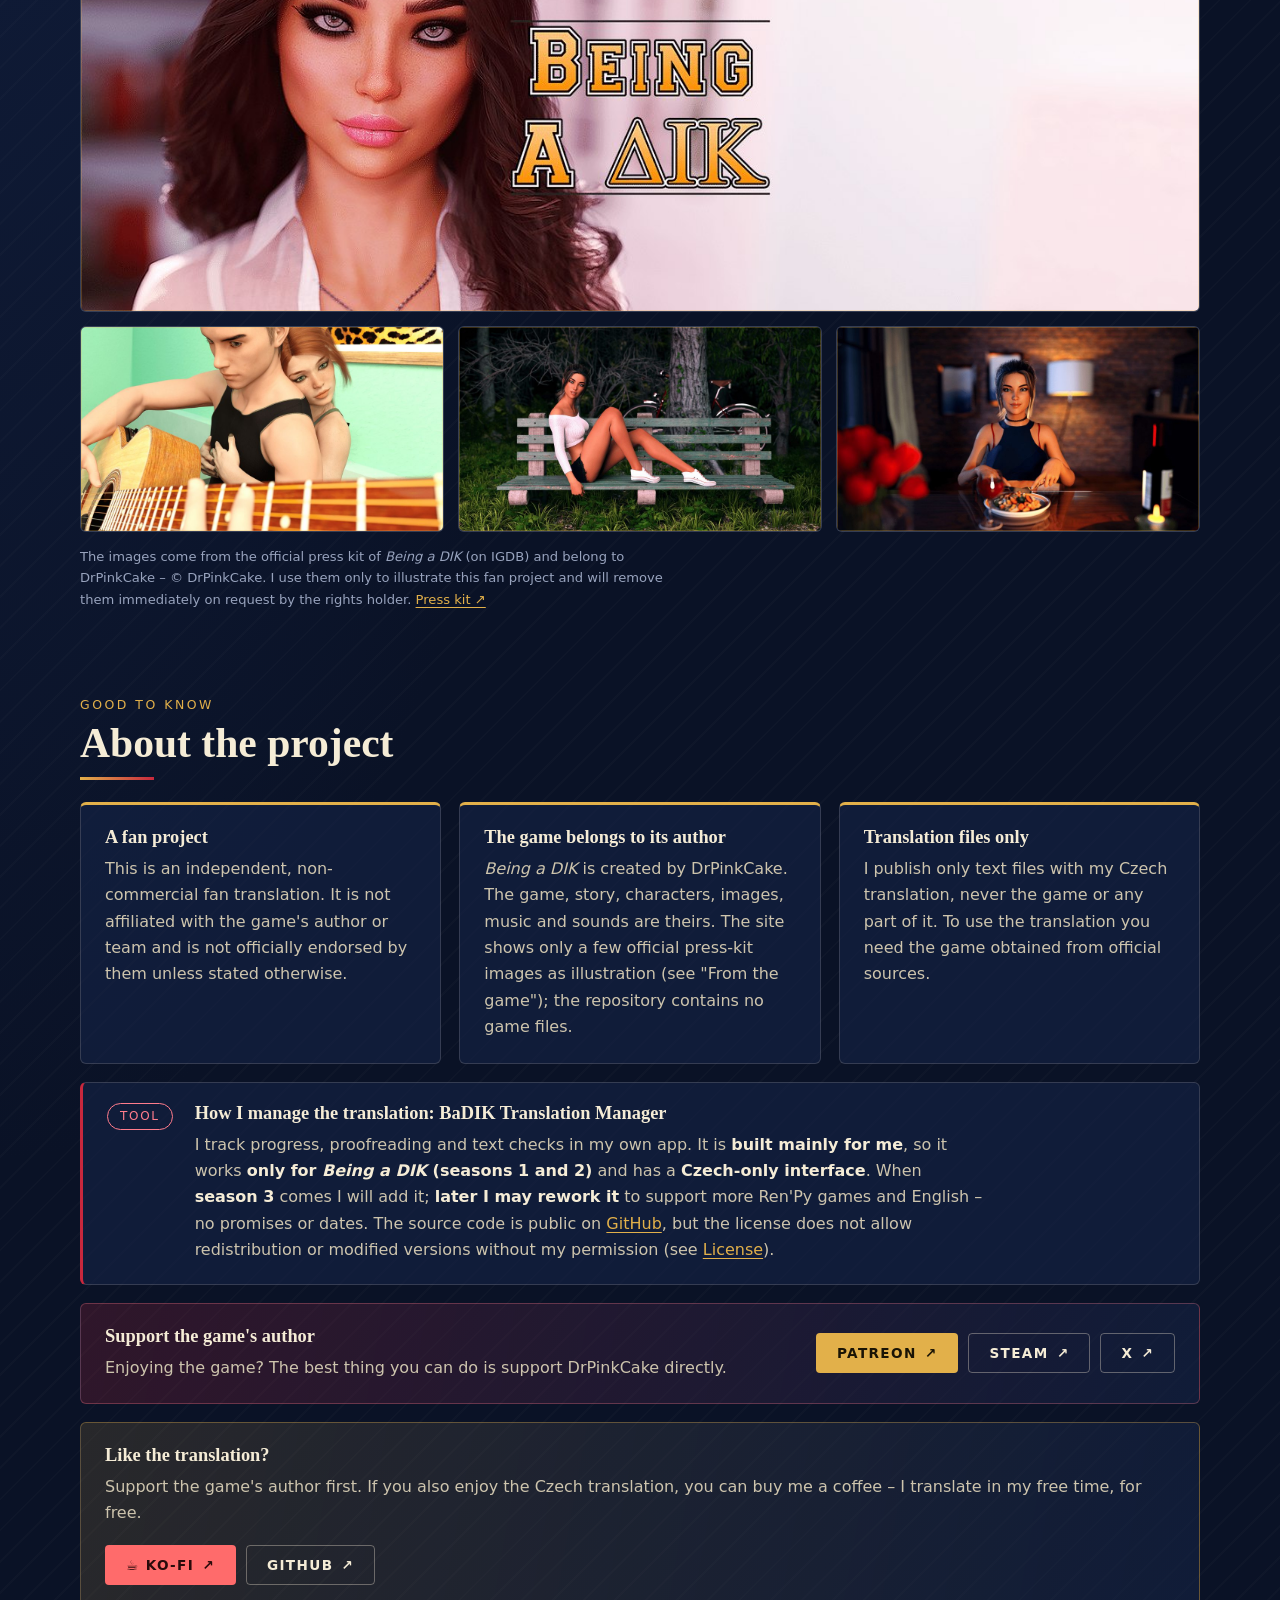
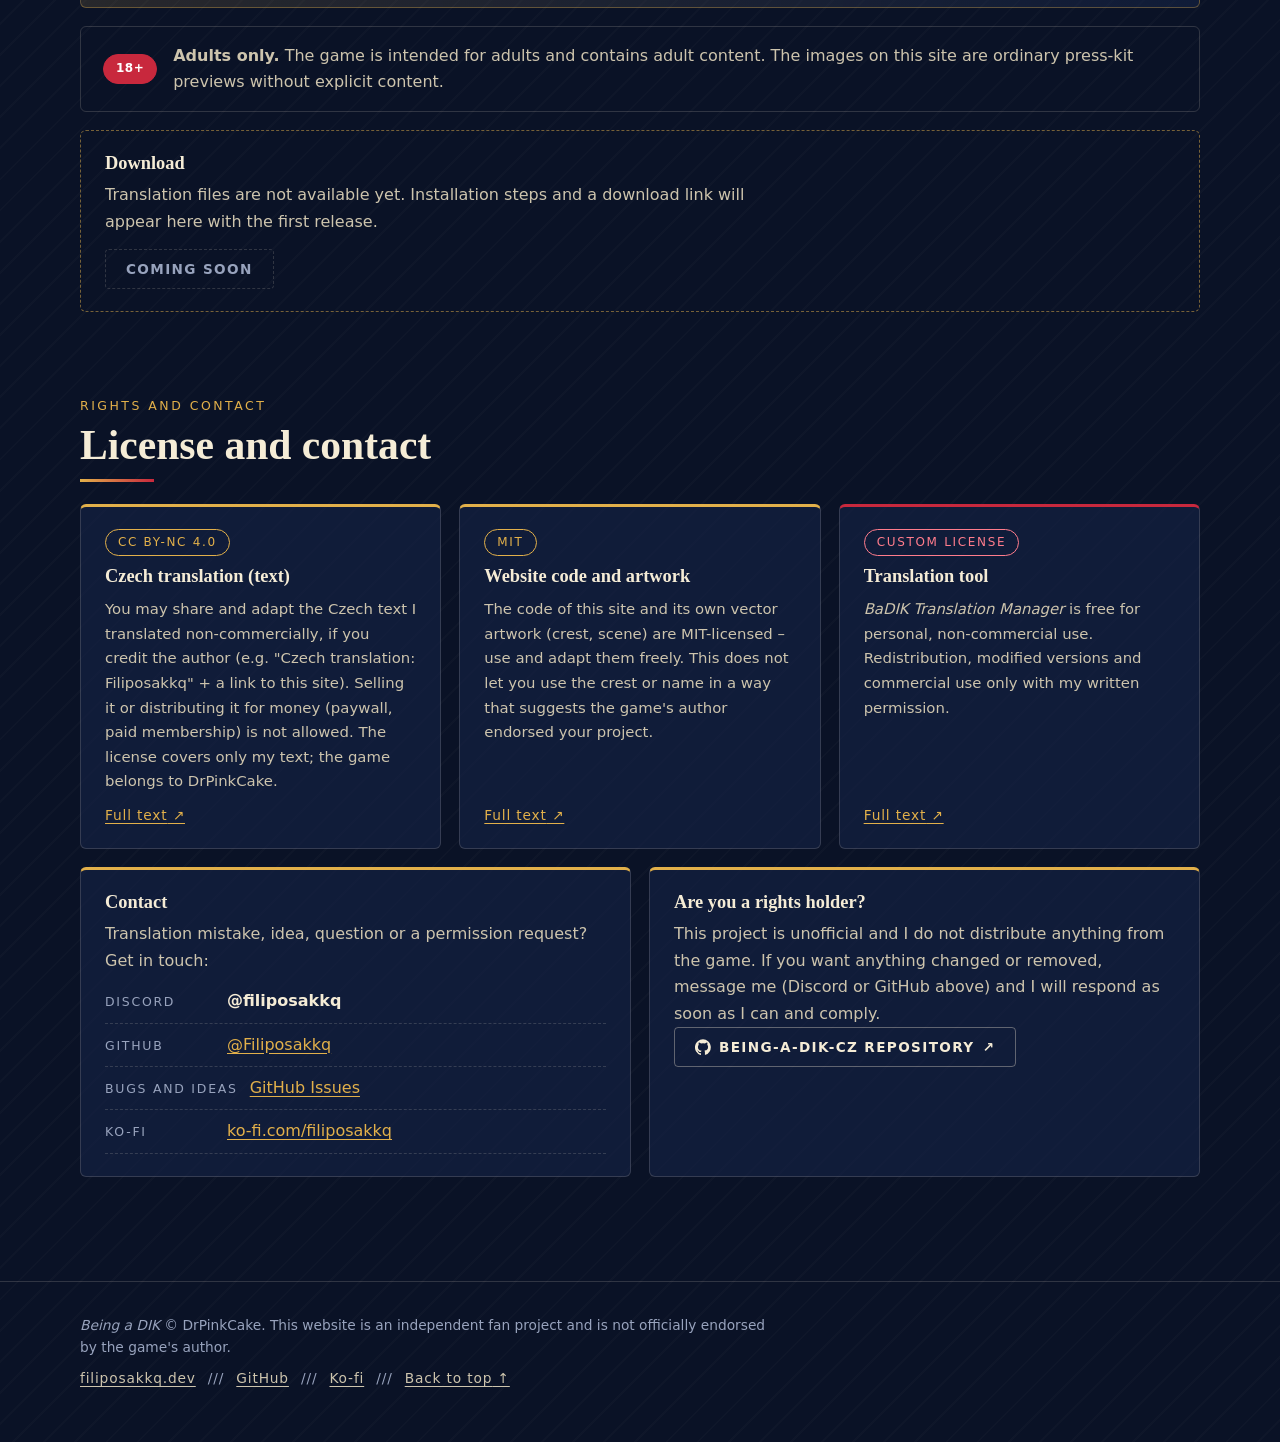
==== commit 605b8f48: "feat: speaker code/name columns, resizable detail panes, season 2 characters import, docs tidy, tool" ====
--- a/web/index.html
+++ b/web/index.html
@@ -180,6 +180,15 @@
           </article>
         </div>
 
+        <div class="toolnote" id="tool">
+          <span class="tool-tag"><span class="cs" lang="cs">Nástroj</span><span class="en" lang="en">Tool</span></span>
+          <div>
+            <h3><span class="cs" lang="cs">Jak překlad spravuju: BaDIK Translation Manager</span><span class="en" lang="en">How I manage the translation: BaDIK Translation Manager</span></h3>
+            <p class="cs" lang="cs">Postup, korekturu i kontrolu textu vedu ve vlastní aplikaci. <b>Vzniká hlavně pro mě</b>, proto funguje <b>jen pro <em>Being a DIK</em> (1. a 2. sezónu)</b> a má <b>jen české rozhraní</b>. Až vyjde <b>3. sezóna</b>, doplním ji; <b>později ji možná předělám</b> tak, aby fungovala pro víc Ren'Py her a v angličtině – bez slibů a termínů. Zdrojový kód je veřejný na <a href="https://github.com/Filiposakkq/Being-A-DIK-CZ/tree/main/tools/translation-manager" target="_blank" rel="noopener noreferrer">GitHubu</a>, ale licence nedovoluje další šíření ani upravené verze bez mého souhlasu (viz <a href="#license">Licence</a>).</p>
+            <p class="en" lang="en">I track progress, proofreading and text checks in my own app. It is <b>built mainly for me</b>, so it works <b>only for <em>Being a DIK</em> (seasons 1 and 2)</b> and has a <b>Czech-only interface</b>. When <b>season 3</b> comes I will add it; <b>later I may rework it</b> to support more Ren'Py games and English – no promises or dates. The source code is public on <a href="https://github.com/Filiposakkq/Being-A-DIK-CZ/tree/main/tools/translation-manager" target="_blank" rel="noopener noreferrer">GitHub</a>, but the license does not allow redistribution or modified versions without my permission (see <a href="#license">License</a>).</p>
+          </div>
+        </div>
+
         <div class="support">
           <div>
             <h3><span class="cs" lang="cs">Podpoř autora hry</span><span class="en" lang="en">Support the game's author</span></h3>
--- a/web/styles.css
+++ b/web/styles.css
@@ -288,3 +288,11 @@
 .note.credit { margin-top: 14px; font-size: 0.82rem; }
 @media (max-width: 760px) { .shots { grid-template-columns: 1fr; } .shot-wide img { aspect-ratio: 16 / 9; } }
 @media (prefers-reduced-motion: reduce) { .shot img { transition: none; } .shot:hover img { transform: none; } }
+
+/* note about the translation tool */
+.toolnote { display: flex; gap: 16px 22px; align-items: flex-start; margin-top: 18px; padding: 20px 24px; border: 1px solid var(--line); border-left: 3px solid var(--crimson); border-radius: 6px; background: var(--panel); }
+.toolnote h3 { margin: 0 0 8px; }
+.toolnote p { margin: 0; color: var(--cream-dim); max-width: 78ch; }
+.toolnote b { color: var(--cream); }
+.tool-tag { flex: none; padding: 3px 12px; border: 1px solid var(--crimson-soft); border-radius: 999px; color: var(--crimson-soft); font-size: 0.75rem; letter-spacing: 0.14em; text-transform: uppercase; }
+@media (max-width: 640px) { .toolnote { flex-direction: column; padding: 16px; } }
